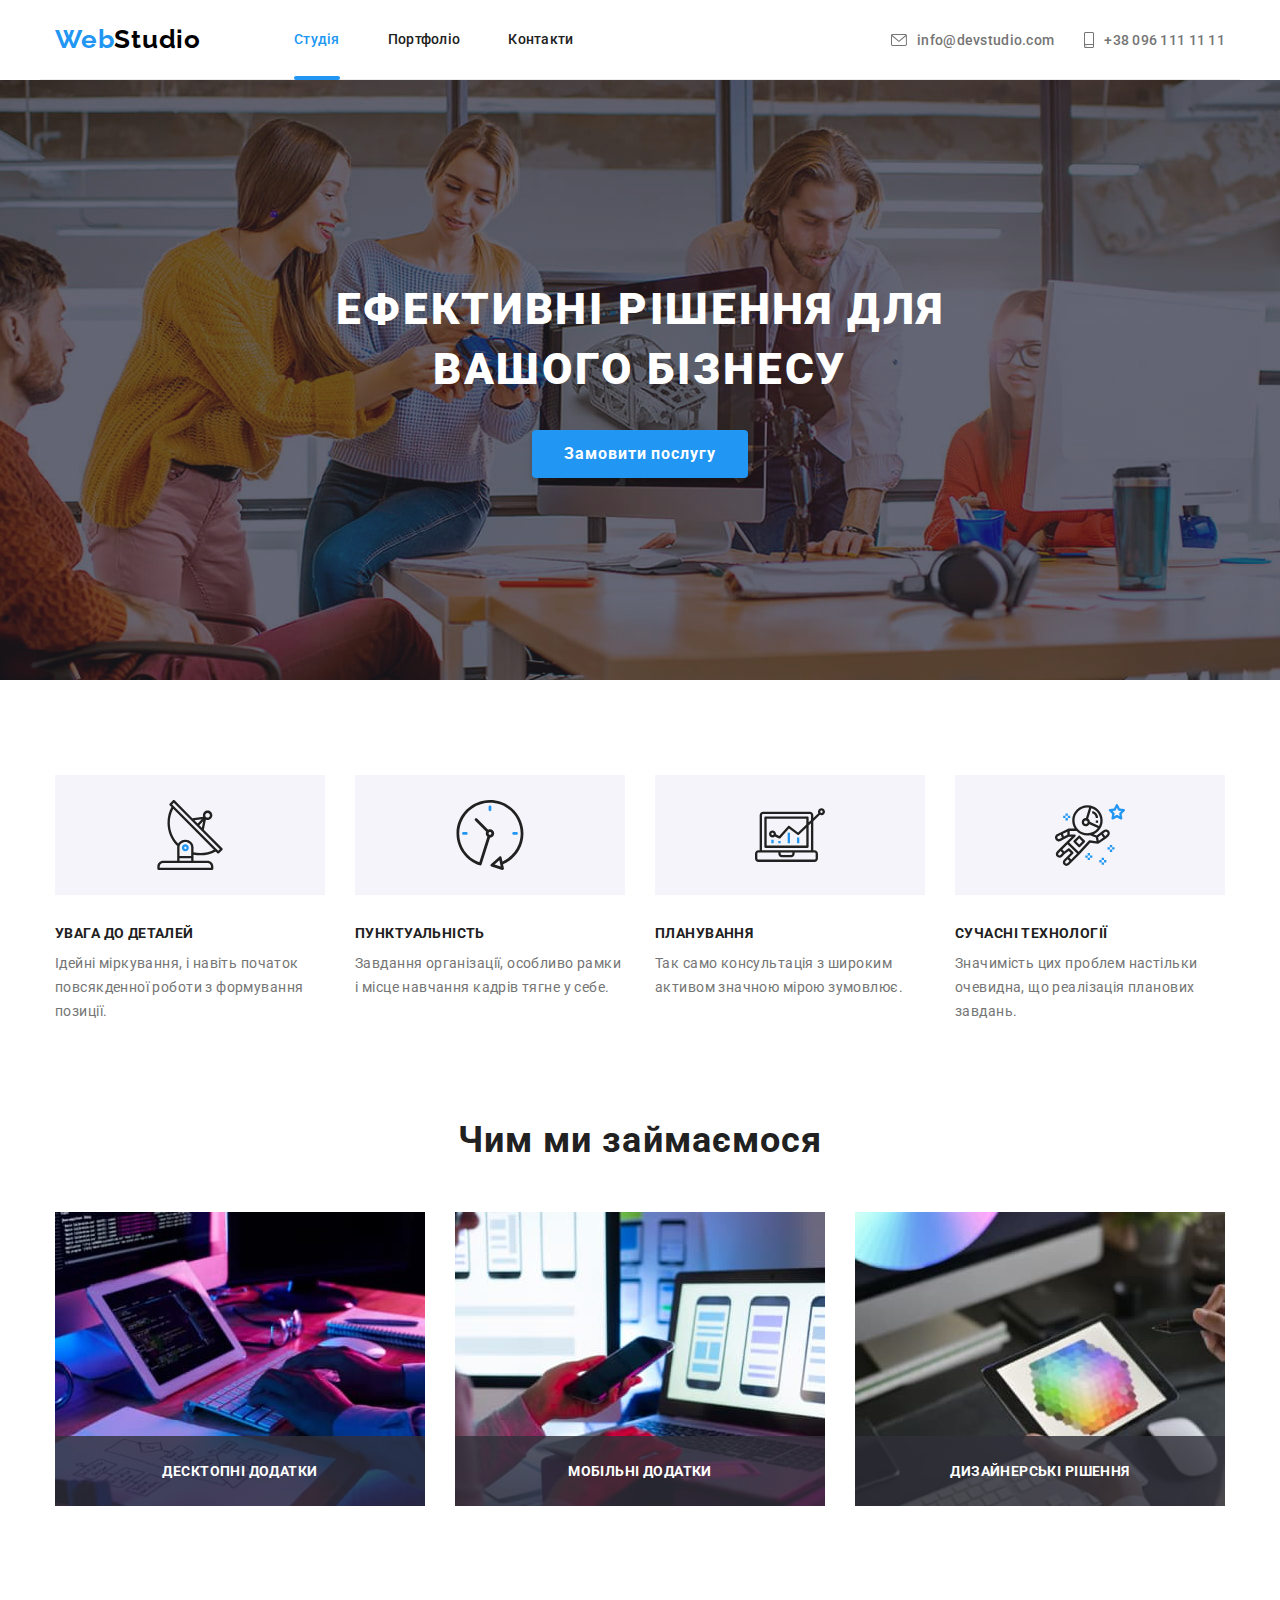
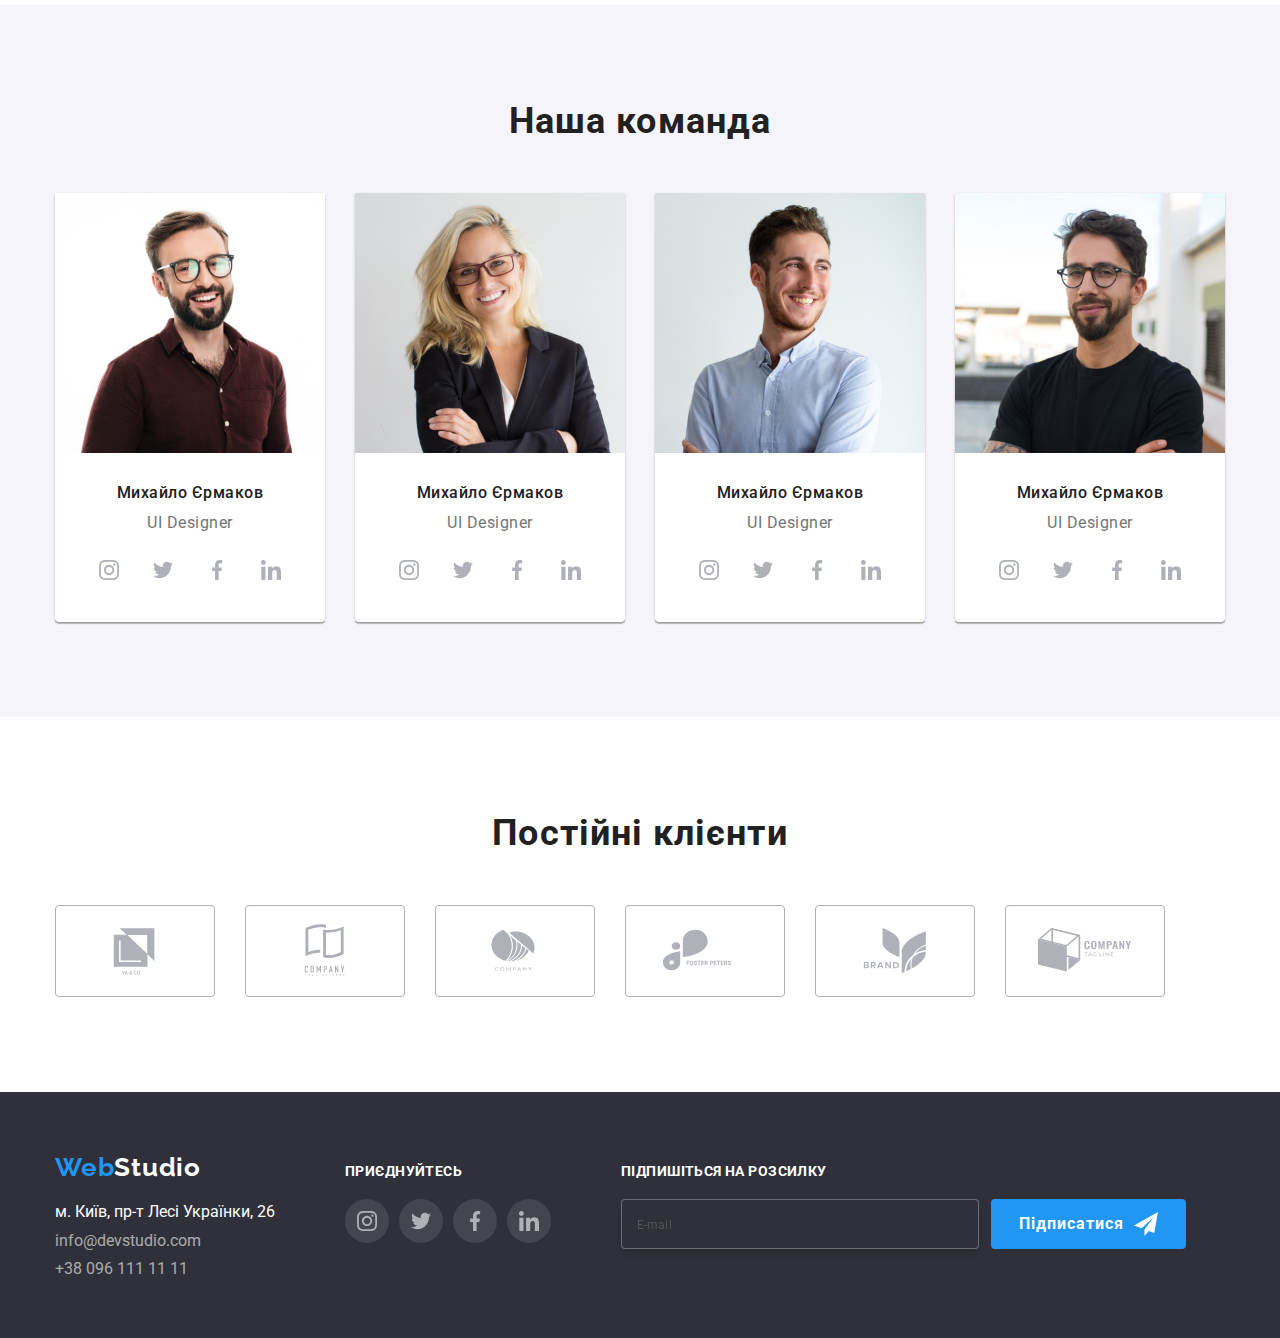
==== index.html @ ee01ff92 "adding files from 6 hw" ====
<!DOCTYPE html>
<html lang="en">

<head>
    <meta charset="UTF-8">
    <meta http-equiv="X-UA-Compatible" content="IE=edge">
    <meta name="viewport" content="width=device-width, initial-scale=1.0">
    <title>WebStudio</title>
    <link
        href="https://fonts.googleapis.com/css2?family=Raleway:wght@700&family=Roboto:wght@400;500;700;900&display=swap"
        rel="stylesheet">
    <link rel="stylesheet"
        href="https://cdnjs.cloudflare.com/ajax/libs/modern-normalize/1.1.0/modern-normalize.min.css">
    <link rel="stylesheet" href="./css/styles.css">
</head>

<body>
    <!-- Header  -->
    <header>
        <div class="header container">
            <nav class="navigation">
                <a href="./index.html" class="logo"> <span class="part-logo"> Web</span>Studio</a>

                <ul class="site-nav list">
                    <li class="nav-items"><a class="nav-link current-page" href="./index.html"> Студія</a></li>
                    <li class="nav-items"><a class="nav-link" href="./portfolio.html"> Портфоліо</a></li>
                    <li class="nav-items"><a class="nav-link" href=""> Контакти</a></li>
                </ul>
            </nav>
            <ul class="contacts list">
                <li class="contacts-item"> <a class="contacts-link" href="mailto:info@devstudio.com">
                        <svg class="header-icon" width="16" height="12">
                            <use href="./images/symbol-defs.svg#icon-mail"></use>
                        </svg> info@devstudio.com</a></li>
                <li class="contacts-item"> <a class="contacts-link" href="tel:+380961111111">
                        <svg class="header-icon" width="10" height="16">
                            <use href="./images/symbol-defs.svg#icon-smartphone"></use>
                        </svg>+38 096 111 11 11</a></li>
            </ul>
        </div>
    </header>


    <!-- Main -->
    <main>

        <!-- Hero -->
        <section class="hero">
            <div class="container">
                <div class="hero-wrapper">
                    <h1 class="hero-title">Ефективні рішення для вашого бізнесу</h1>
                    <button type="button" class="hero-button modal-button button" data-modal-open>Замовити
                        послугу</button>
                </div>
            </div>
        </section>


        <!-- Our adventages -->
        <section class="advantages section">
            <div class="container">
                <h2 class="section-title hide-title">Наші переваги:</h2>
                <ul class="advantages-list list">
                    <li class="advantages-item">
                        <div class="advantages-icon-box">
                            <svg width="70" height="70">
                                <use href="./images/symbol-defs.svg#icon-antena"></use>
                            </svg>
                        </div>
                        <h3 class="advantages-title">УВАГА ДО ДЕТАЛЕЙ</h3>
                        <p class="advantages-text">Ідейні міркування, і навіть початок повсякденної роботи з формування
                            позиції.</p>
                    </li>
                    <li class="advantages-item">
                        <div class="advantages-icon-box">
                            <svg width="70" height="70">
                                <use href="./images/symbol-defs.svg#icon-clock"></use>
                            </svg>
                        </div>
                        <h3 class="advantages-title">ПУНКТУАЛЬНІСТЬ</h3>
                        <p class="advantages-text">Завдання організації, особливо рамки і місце навчання кадрів тягне у
                            себе.</p>
                    </li>
                    <li class="advantages-item">
                        <div class="advantages-icon-box">
                            <svg width="70" height="70">
                                <use href="./images/symbol-defs.svg#icon-diagram"></use>
                            </svg>
                        </div>
                        <h3 class="advantages-title">ПЛАНУВАННЯ</h3>
                        <p class="advantages-text">Так само консультація з широким активом значною мірою зумовлює.</p>
                    </li>
                    <li class="advantages-item">
                        <div class="advantages-icon-box">
                            <svg width="70" height="70">
                                <use href="./images/symbol-defs.svg#icon-astronaut"></use>
                            </svg>
                        </div>
                        <h3 class="advantages-title">СУЧАСНІ ТЕХНОЛОГІЇ</h3>
                        <p class="advantages-text">Значимість цих проблем настільки очевидна, що реалізація планових
                            завдань.</p>
                    </li>
                </ul>
            </div>
        </section>

        <!-- So what we do? -->
        <section class="we-do section">
            <div class="container">
                <h2 class="section-title">Чим ми займаємося</h2>
                <ul class="we-do list">
                    <li class="we-do-item">
                        <div class="we-do-box">
                            <img class="we-do-img" src="./images/box1.jpg" alt="Creating" width="370" height="300">
                            <div class="overlay-text">
                                <p class="uppercase-text">Десктопні додатки</p>
                            </div>
                        </div>
                    </li>
                    <li class="we-do-item">
                        <div class="we-do-box">
                            <img class="we-do-img" src="./images/box2.jpg" alt="Testing" width="370" height="300">
                            <div class="overlay-text">
                                <p class="uppercase-text">Мобільні додатки</p>
                            </div>
                        </div>
                    </li>
                    <li class="we-do-item">
                        <div class="we-do-box">
                            <img class="we-do-img" src="./images/box3.jpg" alt="Making the best design" width="370"
                                height="300">
                            <div class="overlay-text">
                                <p class="uppercase-text">Дизайнерські рішення</p>
                            </div>
                        </div>
                    </li>
                </ul>
            </div>
        </section>

        <!-- Our team  -->
        <section class="section team">
            <div class="container">
                <h2 class="section-title">Наша команда</h2>
                <ul class="team-list list">
                    <li class="team-card">
                        <img src="./images/img1.jpg" alt="Worker 1" width="270" height="260">
                        <div class="team-naming">
                            <h3 class="worker-name">Михайло Єрмаков</h3>
                            <p class="worker-position">UI Designer</p>
                            <ul class="team social-list">
                                <li><a class="social-link" href="#"><svg width="20" height="20">
                                            <use href="./images/symbol-defs.svg#icon-instagram"></use>
                                        </svg></a></li>
                                <li><a class="social-link" href="#"><svg width="20" height="20">
                                            <use href="./images/symbol-defs.svg#icon-twitter"></use>
                                        </svg></a></li>
                                <li><a class="social-link" href="#"><svg width="20" height="20">
                                            <use href="./images/symbol-defs.svg#icon-facebook"></use>
                                        </svg></a></li>
                                <li><a class="social-link" href="#"><svg width="20" height="20">
                                            <use href="./images/symbol-defs.svg#icon-linkedin"></use>
                                        </svg></a></li>
                            </ul>
                        </div>
                    </li>

                    <li class="team-card">
                        <img src="./images/img2.jpg" alt="Worker 2" width="270" height="260">
                        <div class="team-naming">
                            <h3 class="worker-name">Михайло Єрмаков</h3>
                            <p class="worker-position">UI Designer</p>
                            <ul class="team social-list">
                                <li><a class="social-link" href="#"><svg width="20" height="20">
                                            <use href="./images/symbol-defs.svg#icon-instagram"></use>
                                        </svg></a></li>
                                <li><a class="social-link" href="#"><svg width="20" height="20">
                                            <use href="./images/symbol-defs.svg#icon-twitter"></use>
                                        </svg></a></li>
                                <li><a class="social-link" href="#"><svg width="20" height="20">
                                            <use href="./images/symbol-defs.svg#icon-facebook"></use>
                                        </svg></a></li>
                                <li><a class="social-link" href="#"><svg width="20" height="20">
                                            <use href="./images/symbol-defs.svg#icon-linkedin"></use>
                                        </svg></a></li>
                            </ul>
                        </div>
                    </li>

                    <li class="team-card">
                        <img src="./images/img3.jpg" alt="Worker 3" width="270" height="260">
                        <div class="team-naming">
                            <h3 class="worker-name">Михайло Єрмаков</h3>
                            <p class="worker-position">UI Designer</p>
                            <ul class="team social-list">
                                <li><a class="social-link" href="#"><svg width="20" height="20">
                                            <use href="./images/symbol-defs.svg#icon-instagram"></use>
                                        </svg></a></li>
                                <li><a class="social-link" href="#"><svg width="20" height="20">
                                            <use href="./images/symbol-defs.svg#icon-twitter"></use>
                                        </svg></a></li>
                                <li><a class="social-link" href="#"><svg width="20" height="20">
                                            <use href="./images/symbol-defs.svg#icon-facebook"></use>
                                        </svg></a></li>
                                <li><a class="social-link" href="#"><svg width="20" height="20">
                                            <use href="./images/symbol-defs.svg#icon-linkedin"></use>
                                        </svg></a></li>
                            </ul>
                        </div>
                    </li>

                    <li class="team-card">
                        <img src="./images/img4.jpg" alt="Worker 4" width="270" height="260">
                        <div class="team-naming">
                            <h3 class="worker-name">Михайло Єрмаков</h3>
                            <p class="worker-position">UI Designer</p>
                            <ul class="team social-list">
                                <li><a class="social-link" href="#"><svg width="20" height="20">
                                            <use href="./images/symbol-defs.svg#icon-instagram"></use>
                                        </svg></a></li>
                                <li><a class="social-link" href="#"><svg width="20" height="20">
                                            <use href="./images/symbol-defs.svg#icon-twitter"></use>
                                        </svg></a></li>
                                <li><a class="social-link" href="#"><svg width="20" height="20">
                                            <use href="./images/symbol-defs.svg#icon-facebook"></use>
                                        </svg></a></li>
                                <li><a class="social-link" href="#"><svg width="20" height="20">
                                            <use href="./images/symbol-defs.svg#icon-linkedin"></use>
                                        </svg></a></li>
                            </ul>
                        </div>
                    </li>
                </ul>
            </div>
        </section>

        <!-- Our clients -->
        <section class="clients section">
            <div class="container">
                <h2 class="section-title title">Постійні клієнти</h2>
                <ul class="clients-list">
                    <li class="clients-item"><a class="clients-link" href="#"><svg class="clients-icon" width="106"
                                height="60">
                                <use href="./images/symbol-defs.svg#icon-logo"></use>
                            </svg></a></li>
                    <li class="clients-item"><a class="clients-link" href="#"><svg class="clients-icon" width="106"
                                height="60">
                                <use href="./images/symbol-defs.svg#icon-logo-comp"></use>
                            </svg></a></li>
                    <li class="clients-item"><a class="clients-link" href="#"><svg class="clients-icon" width="106"
                                height="60">
                                <use href="./images/symbol-defs.svg#icon-logo-company"></use>
                            </svg></a></li>
                    <li class="clients-item"><a class="clients-link" href="#"><svg class="clients-icon" width="106"
                                height="60">
                                <use href="./images/symbol-defs.svg#icon-logo-foster"></use>
                            </svg></a></li>
                    <li class="clients-item"><a class="clients-link" href="#"><svg class="clients-icon" width="106"
                                height="60">
                                <use href="./images/symbol-defs.svg#icon-logo-brand"></use>
                            </svg></a></li>
                    <li class="clients-item"><a class="clients-link" href="#"><svg class="clients-icon" width="106"
                                height="60">
                                <use href="./images/symbol-defs.svg#icon-logo-tag"></use>
                            </svg></a></li>
                </ul>
            </div>
        </section>
    </main>

    <!-- Footer -->
    <footer>
        <div class="footer container">
            <div class="adress-box">
                <a href="./index.html" class="footer logo"> <span class="part-logo"> Web</span>Studio</a>
                <address>
                    <ul class="footer-contacts list">
                        <li class="footer-contacts-item">
                            <a class="footer-adress-link"
                                href="https://www.google.com/maps/place/%D0%B1%D1%83%D0%BB%D1%8C%D0%B2%D0%B0%D1%80+%D0%9B%D0%B5%D1%81%
                D1%96+%D0%A3%D0%BA%D1%80%D0%B0%D1%97%D0%BD%D0%BA%D0%B8,+26,+%D0%9A%D0%B8%D1%97%D0%B2,+02000/@50.4265807,30.
                5383858,17z/data=!3m1!4b1!4m5!3m4!1s0x40d4cf0e033ecbe9:0x57a4dffefec77da0!8m2!3d50.4265807!4d30.5383858" target="_blank"
                                rel="noopener noreferrer">
                                м. Київ, пр-т Лесі Українки, 26</a>
                        </li>

                        <li class="footer-contacts-item">
                            <a class="footer-contacts-link" href="mailto:info@devstudio.com">info@devstudio.com</a>
                        </li>

                        <li class="footer-contacts-item">
                            <a class="footer-contacts-link" href="tel:+380961111111">+38 096 111 11 11</a>
                        </li>
                    </ul>
                </address>
            </div>
            <div class="footer-social">
                <h3 class="social-title uppercase-text">Приєднуйтесь</h3>
                <ul class="footer social-list">
                    <li><a class="social-link" href="#"><svg width="20" height="20">
                                <use href="./images/symbol-defs.svg#icon-instagram"></use>
                            </svg></a></li>
                    <li><a class="social-link" href="#"><svg width="20" height="20">
                                <use href="./images/symbol-defs.svg#icon-twitter"></use>
                            </svg></a></li>
                    <li><a class="social-link" href="#"><svg width="20" height="20">
                                <use href="./images/symbol-defs.svg#icon-facebook"></use>
                            </svg></a></li>
                    <li><a class="social-link" href="#"><svg width="20" height="20">
                                <use href="./images/symbol-defs.svg#icon-linkedin"></use>
                            </svg></a></li>
                </ul>
            </div>

            <div class="footer-subscribe">
                <h3 class="subscribe-title uppercase-text">Підпишіться на розсилку</h3>
                <form class="subscribe-form">
                    <input class="subscribe-input " type="email" name="email" placeholder="E-mail" required>
                    <button class="subscribe-button button " type="submit">
                        <span> Підписатися</span>
                        <svg class="subscribe-icon" width="24" height="24">
                            <use href="./images/symbol-defs.svg#icon-subscribe"></use>
                        </svg>
                    </button>
                </form>
            </div>

        </div>
    </footer>

    <!-- Modal form -->

    <div class="backdrop is-hidden" data-modal>
        <div class="modal">
            <button class="modal-close" data-modal-close>
                <svg class="close-icon" width="11" height="11">
                    <use href="./images/symbol-defs.svg#icon-close-modal"></use>
                </svg>
            </button>


            <!-- Form  -->

            <form class="form">
                <p class="form-title"> Залиште свої дані, ми вам передзвонимо</p>
                <label class="label" for="form-name">
                    <span class="label-text"> І'мя </span>
                </label>
                <div class="field">
                    <input class="field-input input" type="text" name="name" required id="form-name">
                    <svg class="field-icon" width="12" height="12">
                        <use href="./images/symbol-defs.svg#icon-form-name"></use>
                    </svg>
                </div>

                <label class="label" for="form-tel">
                    <span class="label-text"> Телефон </span>
                </label>
                <div class="field">
                    <input class="field-input input" type="tel" name="tel" required id="form-tel">
                    <svg class="field-icon" width="13" height="13">
                        <use href="./images/symbol-defs.svg#icon-form-tel"></use>
                    </svg>
                </div>

                <label class="label" for="form-mail">
                    <span class="label-text">Пошта</span>
                </label>
                <div class="field">
                    <input class="field-input input" type="email" name="mail" required id="form-mail">
                    <svg class="field-icon" width="15" height="12">
                        <use href="./images/symbol-defs.svg#icon-form-mail"></use>
                    </svg>
                </div>

                <label class="label" for="form-comment">
                    <span class="label-text">Коментар</span>
                </label>
                <textarea class="input-comment input" id="form-comment" name="input-comment"
                placeholder="Введіть текст"></textarea>


                <label class="privacy">
                    <input class="privacy-input is-hidden" type="checkbox">
                    <span class="privacy-wrapp">
                        <svg class="privacy-icon" width="16" height="15">
                            <use href="./images/symbol-defs.svg#icon-form-checkbox-checked"></use>
                        </svg>
                    </span>
                    <span class="privacy-text">
                        Погоджуюся з розсилкою та приймаю
                        <a class="privacy-link" href="#">Умови договору</a>
                    </span>
                </label>


                <button type="submit" class="form-button button"> Відправити </button>
            </form>

        </div>
    </div>
    <script src="./js/modal.js"></script>

</body>

</html>
---- css/styles.css ----
:root {
   --primary-text-color: #757575;
   --title-text-color: #212121;
   --accent-color: #2196F3;
   --primary-background-color: #ffffff;
   --secondary-background-color: #F5F4FA;
   --background-hero-color: #2F303A;

   --cubic: cubic-bezier(0.4, 0, 0.2, 1);
}

/*  reseting styles */

ul {
   list-style: none;
   padding: 0;
   margin: 0;
}

button {
   cursor: pointer
}

a {
   text-decoration: none;
   color: inherit;
   margin: 0;
}

h1,
h2,
h3,
h4,
h5,
h6 {
   margin: 0;
}

p {
   margin: 0;
}

address {
   font-style: normal;
}

button {
   font-family: inherit;
   padding: 0;
   margin: 0;
}

img {
   display: block;
   max-width: 100%;
   height: auto;
}

.container {
   max-width: 1200px;
   padding: 0 15px;
   margin: 0 auto;
}


body {
   font-family: Roboto, sans-serif;
   font-style: normal;
   color: var(--primary-text-color)
}


/* Header styles */
.header {
   border-bottom: 1px solid #ECECEC;
}

.header.container {
   height: 80px;
   display: flex;
}

/* Logo styles */
.logo {
   text-decoration: none;
   display: flex;
   align-items: center;
   justify-content: center;

   font-family: 'Raleway';
   font-weight: 700;
   font-size: 26px;
   line-height: 1.2;
   letter-spacing: 0.03em;
   color: #000000;
   margin-top: auto;
   margin-bottom: auto;
}

.logo .part-logo {
   color: var(--accent-color);
}


/* Navigation styles */
.nav-link {
   font-family: 'Roboto';
   font-style: normal;
   font-weight: 500;
   font-size: 14px;
   line-height: 1.2;
   letter-spacing: 0.02em;
   color: var(--title-text-color);

   padding-top: 32px;
   padding-bottom: 32px;
}

.site-nav :hover,
.site-nav :focus {
   color: var(--accent-color);
}



.navigation {
   display: flex;
   align-items: center;
   justify-content: center;
}

.site-nav {
   display: flex;
   align-items: center;
   justify-content: center;
}

.site-nav {
   margin-left: 93px;
   gap: 48px;
}

.nav-items {
   flex-basis: calc((100% - 2 * 50px)/2);

}

.nav-link {
   display: inline-block;
   position: relative;
}

.nav-link::after {
   position: absolute;
   left: 0;
   bottom: 0;
   content: '';
   width: 100%;
   height: 4px;
   padding-top: 1px;

   border-radius: 2px;
   background-color: var(--accent-color);
   transform: scaleX(0);
   transition: transform 250ms var(--cubic) 0ms;
}

.nav-link:hover::after,
.nav-link:focus::after {
   transform: scaleX(1);
}

.current-page {
   color: var(--accent-color);
}

.current-page::after {
   transform: scaleX(1);
}




/* Header contacts styles */
.contacts.list {
   display: flex;

   align-items: center;
   justify-content: center;
   margin-left: auto;
}

.contacts-link {
   font-weight: 500;
   font-size: 14px;
   line-height: 16px;
   letter-spacing: 0.02em;
   margin-left: auto;

   color: var(--primary-text-color);
   transition: color 250ms var(--cubic);
}

.contacts-item {
   display: flex;
   align-items: center;
   margin-left: auto;
}

.contacts-item :hover,
.contacts-item :focus {
   color: var(--accent-color);
}

.contacts-link {
   display: flex;
   align-items: center;
   margin-left: 30px;
}

.header-icon {
   margin-right: 10px;
   align-items: center;
   fill: currentColor;
}


/* Main styles */

/* Hero styles */
.hero {
   max-width: 1600px;
   height: 600px;
   margin-left: auto;
   margin-right: auto;
   background-image: linear-gradient(rgba(47, 48, 58, 0.4),
         rgba(47, 48, 58, 0.4)),
      url(../images/hero-background.jpg);
   background-repeat: no-repeat;
   background-position: center;
}

.hero-title {
   font-weight: 900;
   font-size: 44px;
   line-height: 1.36;
   text-align: center;
   letter-spacing: 0.06em;
   text-transform: uppercase;
   color: #ffffff;

   margin-bottom: 30px;
}

.hero-wrapper {
   max-width: 700px;
   margin-left: auto;
   margin-right: auto;
   padding-top: 200px;
   padding-bottom: 200px;
}

.button {
   color: #ffffff;
   background-color: var(--accent-color);
   border: none;
   border-radius: 4px;

}

.hero-button {
   display: flex;
   padding: 10px 32px;
   margin-left: auto;
   margin-right: auto;

   box-shadow: 0px 4px 4px rgba(0, 0, 0, 0.15);

   font-family: Roboto, sans-serif;
   font-weight: 700;
   font-size: 16px;
   line-height: 1.8;
   letter-spacing: 0.06em;

   transition: color 250ms var(--cubic);
}

.hero-button:hover,
.hero-button:focus {
   cursor: pointer;
   color: #000000;
   background-color: #188CE8;
   /* background-color: #EEEEEE; */

}


/* Main styles */
.section-title {
   color: var(--title-text-color);
   font-weight: 700;
   font-size: 36px;
   line-height: 1.2;
   text-align: center;
   letter-spacing: 0.03em;

   margin-bottom: 50px;
}

.section {
   padding-top: 95px;
   padding-bottom: 95px;
}


/*  What we do section  */

.we-do.list {
   display: flex;
}

.we-do-box {
   position: relative;
   display: inline-block;
}

.we-do-item:nth-child(-n+2) {
   margin-right: 30px;
}

.overlay-text {
   position: absolute;
   display: flex;
   justify-content: center;
   align-items: center;
   bottom: 0;
   left: 0;
   width: 100%;
   height: 70px;
   background: rgba(47, 48, 58, 0.8);
}

.uppercase-text {
   font-weight: 700;
   font-size: 14px;
   line-height: 16px;
   letter-spacing: 0.03em;
   text-transform: uppercase;

   color: #FFFFFF;
}

/* "Our advantages" styles */
.advantages-title {
   color: var(--title-text-color);

   font-weight: 700;
   font-size: 14px;
   line-height: 1.2;
   letter-spacing: 0.03em;
   text-transform: uppercase;

   margin-bottom: 10px;
}

.advantages-item {
   width: 270px;
}

.advantages-icon-box {
   height: 120px;
   background-color: var(--secondary-background-color);
   margin-bottom: 30px;
   display: flex;
   justify-content: center;
   align-items: center;
}

.advantages-text {
   font-weight: 400;
   font-size: 14px;
   line-height: 1.71;
   letter-spacing: 0.03em;
}

.hide-title {
   position: absolute;
   white-space: nowrap;
   width: 1px;
   height: 1px;
   overflow: hidden;
   border: 0;
   padding: 0;
   clip: rect(0 0 0 0);
   clip-path: inset(50%);
   margin: -1px;
}

.advantages-list {
   display: flex;
}

.advantages-item:nth-child(-n+3) {
   margin-right: 30px;
}

.advantages.section {
   padding-bottom: 0;
}


/* "Our team"  styles */

.section.team {
   background-color: var(--secondary-background-color);
}

.team-card {
   background-color: var(--primary-background-color);
   box-shadow: 0px 1px 3px rgba(0, 0, 0, 0.12), 0px 1px 1px rgba(0, 0, 0, 0.14), 0px 2px 1px rgba(0, 0, 0, 0.2);
   border-radius: 0px 0px 4px 4px;
}

.worker-name {
   font-weight: 500;
   font-size: 16px;
   line-height: 1.2;
   letter-spacing: 0.03em;
   color: var(--title-text-color);
   margin-bottom: 10px;
}

.worker-position {
   font-weight: 400;
   font-size: 16px;
   line-height: 1.2;
   letter-spacing: 0.03em;
   margin-bottom: 16px;
}

.team-list {
   display: flex;
   gap: 30px;
   flex-basis: calc((100% - 3 * 30px)/4);
}

.team-naming {
   padding: 30px 32px;
   text-align: center;
}

.social-list {
   display: flex;
   justify-content: space-between;
}

.social-link {
   font-weight: 400;
   font-size: 14px;
   line-height: 1.71;
   letter-spacing: 0.03em;
   color: rgba(255, 255, 255, 0.6);

   display: flex;
   justify-content: center;
   align-items: center;
   width: 44px;
   height: 44px;
   border-radius: 50%;
   fill: #AFB1B8;

   transition: fill 250ms var(--cubic),
      background-color 250ms var(--cubic),
      border-radius 250ms var(--cubic);
}


/*         ------------------------------- */
.social-link:hover,
.social-link:focus {
   background-color: var(--accent-color);
   fill: var(--primary-background-color);
}


/* Clients styles */
.clients-list {
   display: flex;
   gap: 30px;
   flex-basis: calc((100% - 5 * 30px)/6);
}


.clients-link {
   display: flex;
   width: 160px;
   height: 92px;
   justify-content: center;
   align-items: center;
   border: 1px solid #AFB1B8;
   border-radius: 4px;
   fill: #AFB1B8;

   transition: fill 250ms var(--cubic);
}

.clients-link:focus,
.clients-link:hover {
   border: 1px solid var(--accent-color);
   fill: var(--accent-color);
}


/* Portfolio styles */

/* Buttons list */
.button-list {
   display: flex;
   justify-content: center;
   margin-bottom: 50px;
}

.buttons-choose:not(:last-child) {
   margin-right: 10px;
}

/* 
.button-list .button  */
.example-button {
   font-family: Roboto;
   background-color: var(--secondary-background-color);
   color: var(--title-text-color);
   font-weight: 500;
   font-size: 16px;
   line-height: 1.62;
   letter-spacing: 0.03em;
   border: none;
   border-radius: 4px;
   padding: 6px 22px;

   transition: color 250ms var(--cubic),
      background-color 250ms var(--cubic),
      box-shadow 250ms var(--cubic);
}


.example-button:hover,
.example-button:focus,
.example-button:active {
   color: var(--primary-background-color);
   background-color: var(--accent-color);
   box-shadow: 0px 4px 4px rgba(0, 0, 0, 0.25);
}

/* Examples  */
.examples-container {
   padding-top: 95px;
   padding-bottom: 95px;
}

.example-link {
   position: relative;
}

.example-item {
   position: relative;
   box-sizing: border-box;
   background-color: #FFFFFF;
   flex-basis: calc((100% - 2 * 30px)/3);
}

.img-overlay {
   position: relative;
   overflow: hidden;
}

.overlay-wrapp {
   font-size: 18px;
   line-height: 1.56;
   letter-spacing: 0.03em;
   color: #fff;

   position: absolute;
   display: flex;
   justify-content: center;
   align-items: center;
   background: rgba(33, 150, 243, 0.9);
   padding: 63px 24px;
   bottom: 0;
   width: 100%;
   height: 100%;

   transform: translateY(100%);
   transition: 250ms transform var(--cubic);

}

.example-link:focus .overlay-wrapp,
.example-item:hover .overlay-wrapp {
   transform: translateY(0);
}

.example-item:hover {
   box-shadow: 0px 1px 1px rgba(0, 0, 0, 0.12), 0px 4px 4px rgba(0, 0, 0, 0.06), 1px 4px 6px rgba(0, 0, 0, 0.16);
}

.example-text {
   padding: 20px 25px;
   border: 1px solid #EEEEEE;
}

.works-list {
   display: flex;
   flex-wrap: wrap;
   gap: 30px;
   justify-content: center;
}

.example-name {
   font-weight: 700;
   font-size: 18px;
   line-height: 2.0;
   letter-spacing: 0.06em;
   margin-bottom: 4px;
   color: var(--title-text-color);
}

.example-type {
   font-weight: 400;
   font-size: 16px;
   line-height: 1.8;
   letter-spacing: 0.03em;
   color: var(--primary-text-color);
}

/* Footer */
footer {
   background-color: var(--background-hero-color);
}

.footer.container {
   padding-top: 60px;
   padding-bottom: 60px;
}


/* Contacts styles */
.footer {
   display: flex;
   align-items: baseline;
   gap: 0;
}


.footer-social {
   width: 206px;
   height: 80px;
   margin-right: 70px;
   margin-left: 70px;
}

.social-title {
   margin-bottom: 20px;
}

.footer .social-link {
   background-color: rgba(255, 255, 255, 0.1);
   border-radius: 50%;
   transition: background-color 250ms var(--cubic),
      color 250ms var(--cubic);
}

.social-link:hover,
.social-link:focus {
   background-color: var(--accent-color);
}

.footer .logo {
   display: inline-block;
   color: #FFFFFF;
   margin-bottom: 20px;
}

.footer-adress-link {
   color: #FFFFFF;
   transition: color 250ms var(--cubic);
}

.footer-contacts-item:nth-child(-n+2) {
   margin-bottom: 10px;
}

.footer-contacts-link {
   color: rgba(255, 255, 255, 0.6);
   transition: color 250ms var(--cubic);
}

.footer-contacts-link:focus,
.footer-contacts-link:hover,
.footer-adress-link:hover,
.footer-adress-link:focus {
   color: var(--accent-color);
}


/* Footer-subscribe */
.subscribe-title {
   margin-bottom: 20px;
}

.subscribe-form {
   display: flex;
}

.subscribe-input {
   width: 358px;
   height: 50px;
   letter-spacing: 0.03em;
   color: var(--primary-background-color);
   background-color: var(--background-hero-color);
   filter: drop-shadow(0px 4px 4px rgba(0, 0, 0, 0.15));

   border: 1px solid rgba(255, 255, 255, 0.3);
   border-radius: 4px;
   padding: 15px;

   outline: transparent;
}

.subscribe-button {
   display: flex;
   align-items: center;
   text-align: center;

   font-weight: 700;
   font-size: 16px;
   line-height: 1.88;
   letter-spacing: 0.06em;
   color: #FFFFFF;

   margin-left: 12px;
   padding: 10px 28px;

}

.subscribe-icon {
   margin-left: 10px;
}


/* Modal window */
.backdrop {
   position: fixed;
   left: 0;
   bottom: 0;
   top: 0;
   right: 0;
   opacity: 1;
   transition: opacity 250ms var(--cubic);
   background-color: rgba(0, 0, 0, 0.2);

}

.is-hidden {
   visibility: hidden;
   opacity: 0;
   pointer-events: none;

}

.modal {
   position: absolute;
   width: 528px;
   height: 581px;
   top: 50%;
   padding: 40px;
   left: 50%;
   transform: translate(-50%, -50%) scale(1);
   background-color: #FFFFFF;
   box-shadow: 0px 1px 3px rgba(0, 0, 0, 0.12), 0px 1px 1px rgba(0, 0, 0, 0.14), 0px 2px 1px rgba(0, 0, 0, 0.2);
   border-radius: 4px;
   transition: transform 250ms var(--cubic);
}

.modal-close {
   cursor: pointer;
   position: absolute;
   width: 30px;
   height: 30px;
   display: flex;
   align-items: center;
   justify-content: center;
   right: 8px;
   top: 8px;
   padding: 0;
   border: 1px solid rgba(0, 0, 0, 0.1);
   border-radius: 50%;
   background-color: transparent;
   transition: fill 250ms var(--cubic);
}

.modal-close:hover,
.modal-close:focus {
   fill: var(--accent-color);
}

.backdrop.is-hidden .modal {
   transform: translate(-50%, -50%) scale(0);
}


/* Form styles */
.form-title {
   font-weight: 700;
   font-size: 20px;
   line-height: 1.15;
   text-align: center;
   letter-spacing: 0.03em;
   margin-bottom: 12px;

   color: var(--title-text-color);
}

.label {
   display: block;
}

.label-text {
   font-size: 12px;
   line-height: 1.6;
   letter-spacing: 0.01em;

   color: var(--primary-text-color);
}

.field {
   position: relative;
   margin-bottom: 10px;
}

.input {
   width: 100%;
   border: 1px solid rgba(33, 33, 33, 0.2);
   border-radius: 4px;
   outline: transparent;
   transition: border 250ms var(--cubic);
}

.input:focus {
   border-color: var(--accent-color);
}

.field-input {
   padding: 10px 15px 10px 32px;
}

.field-icon {
   position: absolute;
   left: 14px;
   top: 50%;
   transform: translateY(-50%);
   transition: fill 250ms var(--cubic);
}

.field-input:focus+.field-icon {
   fill: var(--accent-color);
}

.input-comment {
   padding: 12px 16px;
   height: 120px;
   resize: none;
   margin-bottom: 20px;

   font-size: 12px;
   line-height: 1.16;
   letter-spacing: 0.01em;

   color: rgba(117, 117, 117, 0.5);
}

::placeholder{
   font-size: 12px;
line-height: 14px;
letter-spacing: 0.01em;

color: rgba(117, 117, 117, 0.5);
}


.privacy {
   display: flex;
   justify-content: center;
   align-items: center;
   margin-bottom: 30px;
}

.privacy-wrapp {
   display: flex;
   justify-content: center;
   align-items: center;
   width: 15px;
   height: 14px;
   border: 1px solid;
   border-radius: 2px;
   border-color: var(--title-text-color);
   transition: border-color 250ms var(--cubic);
}

.privacy-icon {
   opacity: 0;
   transition: opacity 250ms var(--cubic);
}

.privacy-input {
   position: absolute;
}

.privacy-input:checked+.privacy-wrapp {
   border-color: transparent;
}

.privacy-input:checked+.privacy-wrapp .privacy-icon {
   opacity: 1;
}

.privacy-link {
   font-size: 14px;
   line-height: 1.71;
   letter-spacing: 0.03em;
   text-decoration: underline;
   color: var(--accent-color);
}

.privacy-text {
   font-size: 14px;
   line-height: 1.71;
   letter-spacing: 0.03em;
   color: var(--primary-text-color);
   margin-left: 8px;

}


.form-button {
   display: flex;
   align-items: center;
   text-align: center;
   padding: 10px 52px;
   margin-left: auto;
   margin-right: auto;

   font-weight: 700;
   font-size: 16px;
   line-height: 1.88;
   letter-spacing: 0.06em;
}
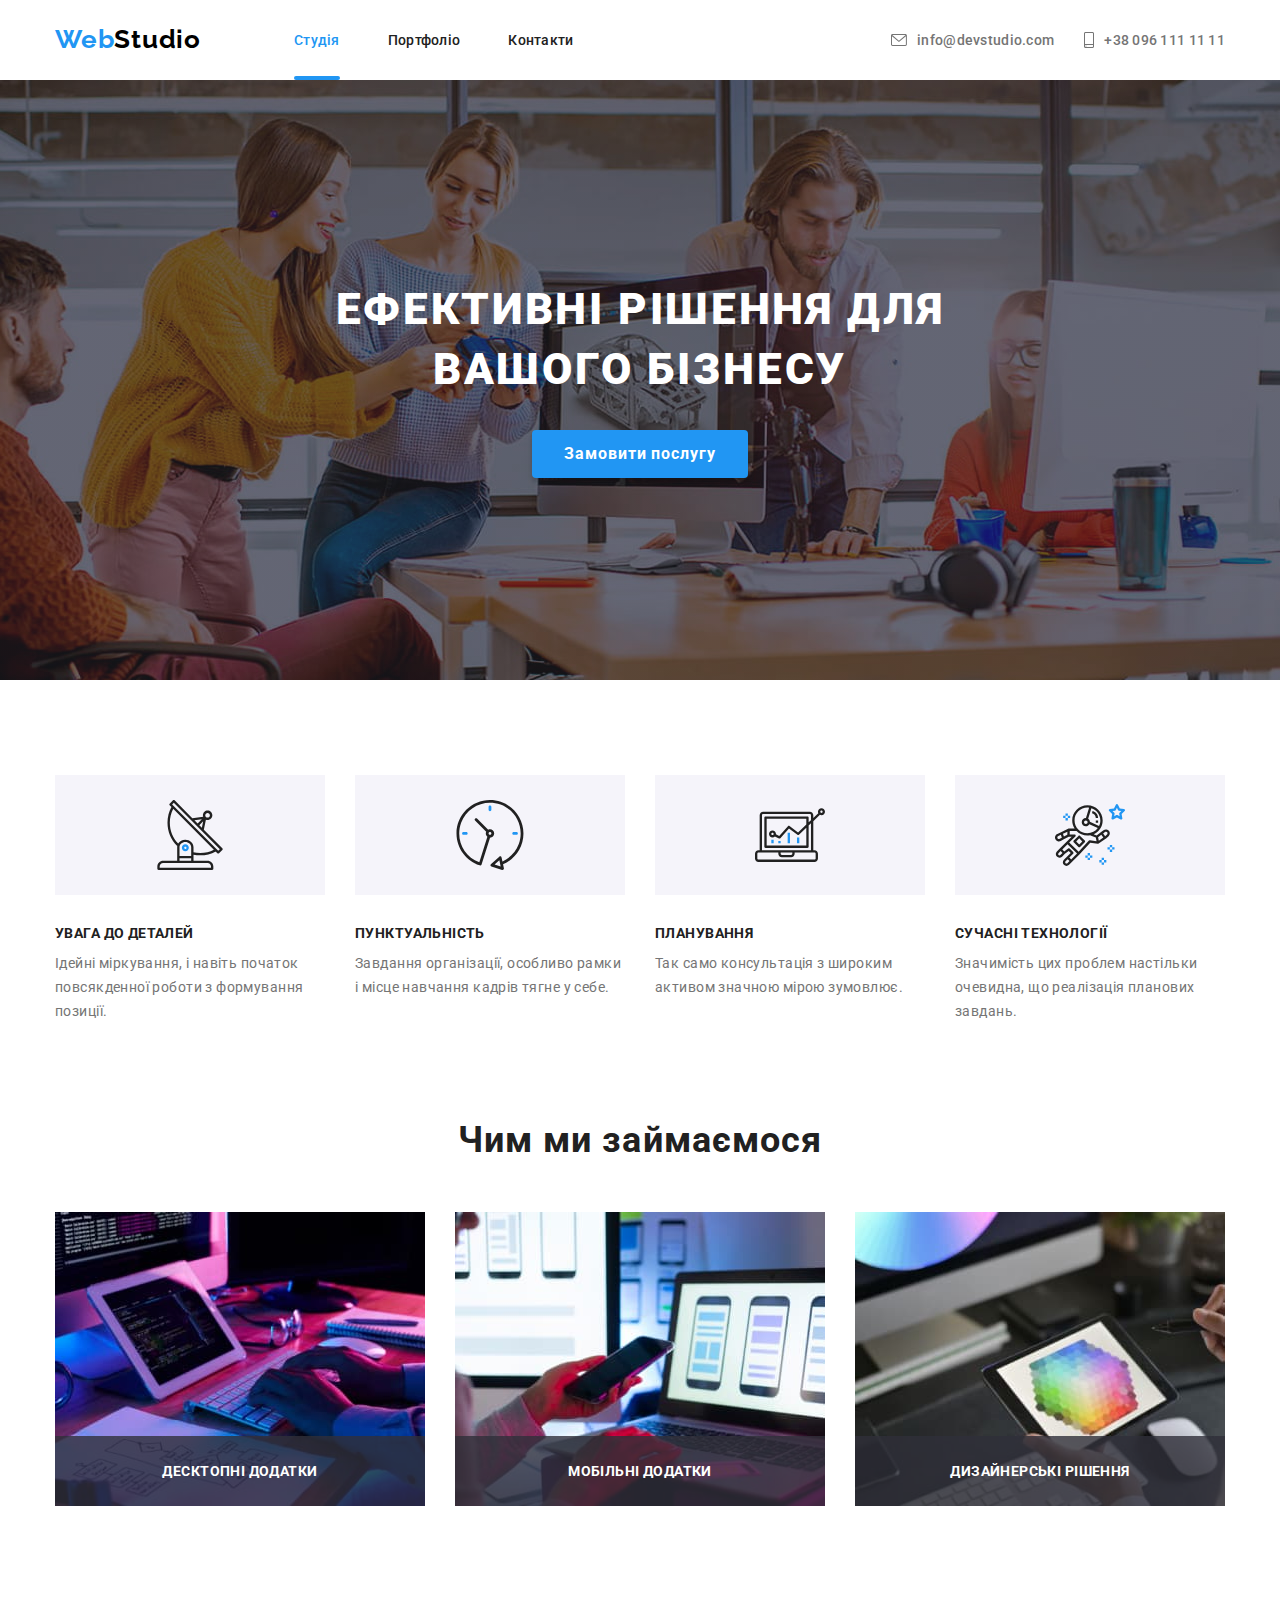
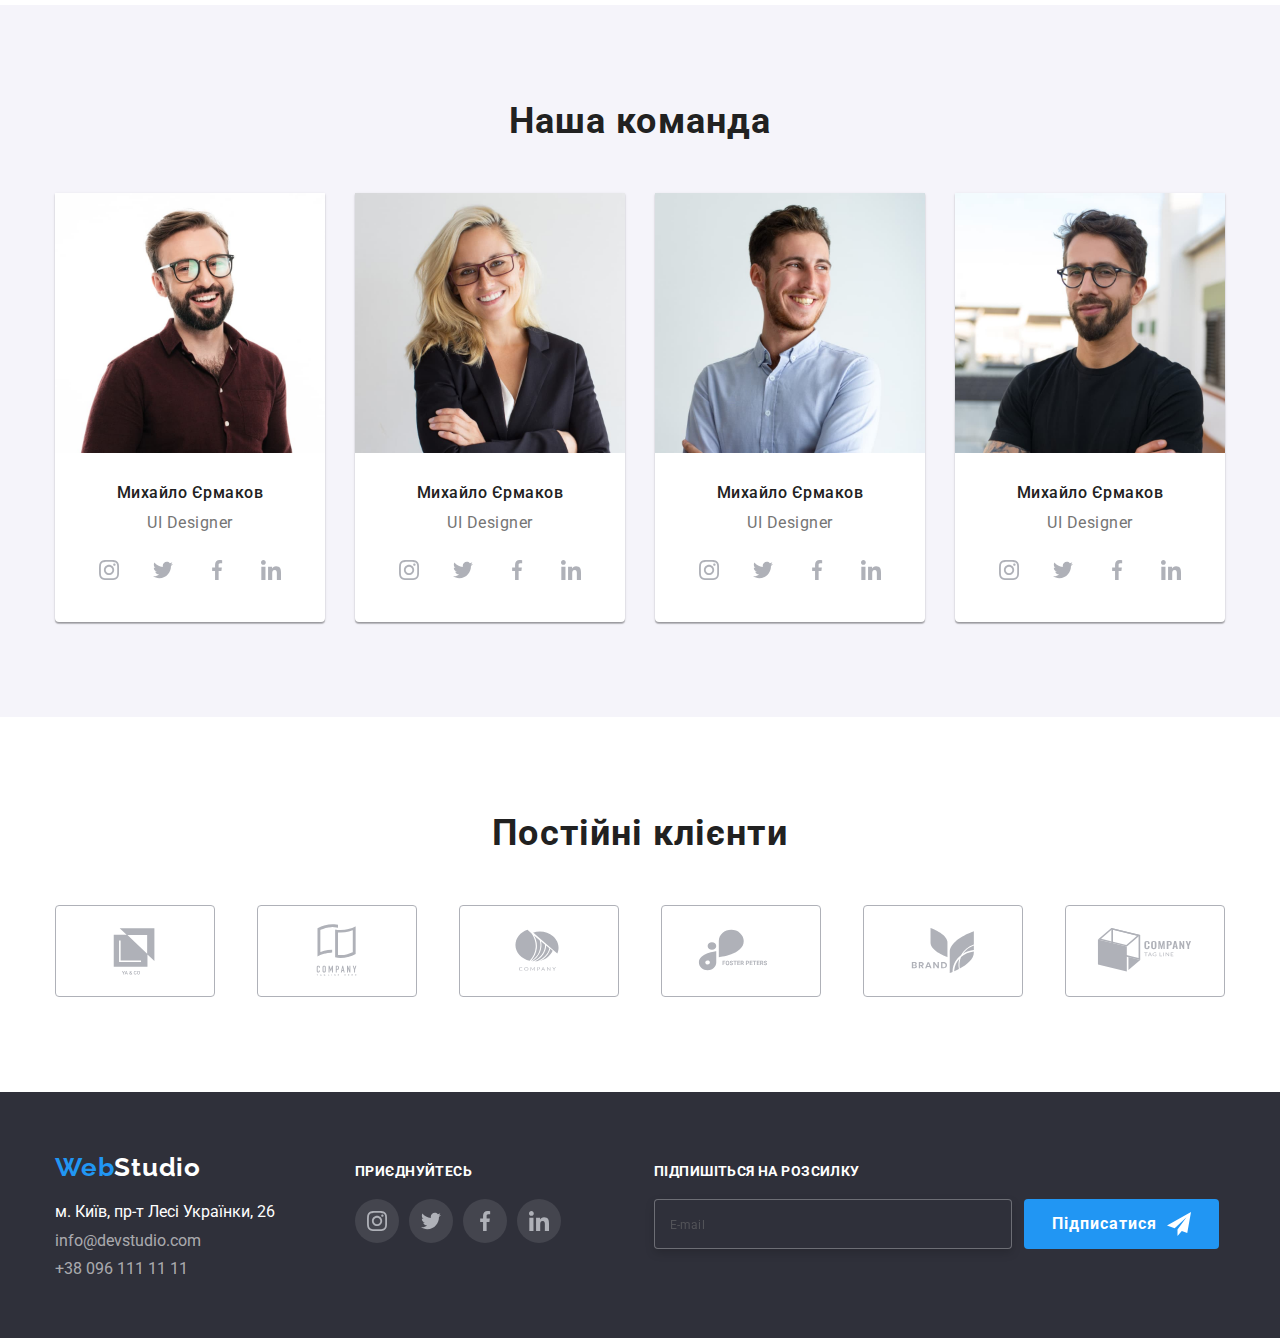
==== commit 54397f2b: "renaming classes to BEM" ====
--- a/index.html
+++ b/index.html
@@ -16,26 +16,34 @@
 
 <body>
     <!-- Header  -->
-    <header>
-        <div class="header container">
-            <nav class="navigation">
-                <a href="./index.html" class="logo"> <span class="part-logo"> Web</span>Studio</a>
-
-                <ul class="site-nav list">
-                    <li class="nav-items"><a class="nav-link current-page" href="./index.html"> Студія</a></li>
-                    <li class="nav-items"><a class="nav-link" href="./portfolio.html"> Портфоліо</a></li>
-                    <li class="nav-items"><a class="nav-link" href=""> Контакти</a></li>
+    <header class="studio-header header">
+        <div class="header-container container">
+            <nav class="header__navigation navigation">
+                <a class="header-logo logo" href="./index.html">
+                    <span class="logo__decor"> Web</span>Studio
+                </a>
+
+                <ul class="menu-list menu site-nav">
+                    <li class="menu-list__item"><a class="menu-list__link active__page" href="./index.html"> Студія</a>
+                    </li>
+                    <li class="menu-list__item"><a class="menu-list__link" href="./portfolio.html">
+                            Портфоліо</a></li>
+                    <li class="menu-list__item"><a class="menu-list__link" href=""> Контакти</a></li>
                 </ul>
             </nav>
-            <ul class="contacts list">
-                <li class="contacts-item"> <a class="contacts-link" href="mailto:info@devstudio.com">
-                        <svg class="header-icon" width="16" height="12">
+            <ul class="contacts-list ">
+                <li class="contacts-list__item">
+                    <a class="contacts-list__link" href="mailto:info@devstudio.com">
+                        <svg class="contacts-list-icon" width="16" height="12">
                             <use href="./images/symbol-defs.svg#icon-mail"></use>
-                        </svg> info@devstudio.com</a></li>
-                <li class="contacts-item"> <a class="contacts-link" href="tel:+380961111111">
-                        <svg class="header-icon" width="10" height="16">
+                        </svg> info@devstudio.com</a>
+                </li>
+                <li class="contacts-list__item">
+                    <a class="contacts-list__link" href="tel:+380961111111">
+                        <svg class="contacts-list-icon" width="10" height="16">
                             <use href="./images/symbol-defs.svg#icon-smartphone"></use>
-                        </svg>+38 096 111 11 11</a></li>
+                        </svg>+38 096 111 11 11</a>
+                </li>
             </ul>
         </div>
     </header>
@@ -45,11 +53,11 @@
     <main>
 
         <!-- Hero -->
-        <section class="hero">
+        <section class="hero-section hero">
             <div class="container">
-                <div class="hero-wrapper">
+                <div class="hero__wrapp">
                     <h1 class="hero-title">Ефективні рішення для вашого бізнесу</h1>
-                    <button type="button" class="hero-button modal-button button" data-modal-open>Замовити
+                    <button type="button" class="hero__button modal-button button" data-modal-open>Замовити
                         послугу</button>
                 </div>
             </div>
@@ -57,47 +65,51 @@
 
 
         <!-- Our adventages -->
-        <section class="advantages section">
+        <section class="advantages-section section">
             <div class="container">
-                <h2 class="section-title hide-title">Наші переваги:</h2>
-                <ul class="advantages-list list">
-                    <li class="advantages-item">
-                        <div class="advantages-icon-box">
+                <h2 class="section__title advantages__title hide-title">Наші переваги:</h2>
+                <ul class="advantages-list">
+                    <li class="advantages-list__item">
+                        <div class="advantages-icon__box">
                             <svg width="70" height="70">
                                 <use href="./images/symbol-defs.svg#icon-antena"></use>
                             </svg>
                         </div>
-                        <h3 class="advantages-title">УВАГА ДО ДЕТАЛЕЙ</h3>
-                        <p class="advantages-text">Ідейні міркування, і навіть початок повсякденної роботи з формування
+                        <h3 class="advantages-list__title">УВАГА ДО ДЕТАЛЕЙ</h3>
+                        <p class="advantages-list__text">Ідейні міркування, і навіть початок повсякденної роботи з
+                            формування
                             позиції.</p>
                     </li>
-                    <li class="advantages-item">
-                        <div class="advantages-icon-box">
+                    <li class="advantages-list__item">
+                        <div class="advantages-icon__box">
                             <svg width="70" height="70">
                                 <use href="./images/symbol-defs.svg#icon-clock"></use>
                             </svg>
                         </div>
-                        <h3 class="advantages-title">ПУНКТУАЛЬНІСТЬ</h3>
-                        <p class="advantages-text">Завдання організації, особливо рамки і місце навчання кадрів тягне у
+                        <h3 class="advantages-list__title">ПУНКТУАЛЬНІСТЬ</h3>
+                        <p class="advantages-list__text">Завдання організації, особливо рамки і місце навчання кадрів
+                            тягне у
                             себе.</p>
                     </li>
-                    <li class="advantages-item">
-                        <div class="advantages-icon-box">
+                    <li class="advantages-list__item">
+                        <div class="advantages-icon__box">
                             <svg width="70" height="70">
                                 <use href="./images/symbol-defs.svg#icon-diagram"></use>
                             </svg>
                         </div>
-                        <h3 class="advantages-title">ПЛАНУВАННЯ</h3>
-                        <p class="advantages-text">Так само консультація з широким активом значною мірою зумовлює.</p>
-                    </li>
-                    <li class="advantages-item">
-                        <div class="advantages-icon-box">
+                        <h3 class="advantages-list__title">ПЛАНУВАННЯ</h3>
+                        <p class="advantages-list__text">Так само консультація з широким активом значною мірою зумовлює.
+                        </p>
+                    </li>
+                    <li class="advantages-list__item">
+                        <div class="advantages-icon__box">
                             <svg width="70" height="70">
                                 <use href="./images/symbol-defs.svg#icon-astronaut"></use>
                             </svg>
                         </div>
-                        <h3 class="advantages-title">СУЧАСНІ ТЕХНОЛОГІЇ</h3>
-                        <p class="advantages-text">Значимість цих проблем настільки очевидна, що реалізація планових
+                        <h3 class="advantages-list__title">СУЧАСНІ ТЕХНОЛОГІЇ</h3>
+                        <p class="advantages-list__text">Значимість цих проблем настільки очевидна, що реалізація
+                            планових
                             завдань.</p>
                     </li>
                 </ul>
@@ -105,32 +117,34 @@
         </section>
 
         <!-- So what we do? -->
-        <section class="we-do section">
+        <section class="solution-section section">
             <div class="container">
-                <h2 class="section-title">Чим ми займаємося</h2>
-                <ul class="we-do list">
-                    <li class="we-do-item">
-                        <div class="we-do-box">
-                            <img class="we-do-img" src="./images/box1.jpg" alt="Creating" width="370" height="300">
-                            <div class="overlay-text">
-                                <p class="uppercase-text">Десктопні додатки</p>
+                <h2 class="solution__title section__title">Чим ми займаємося</h2>
+                <ul class="solution-list">
+                    <li class="solution-list__item">
+                        <div class="solution-list__box">
+                            <img class="solution-list__img" src="./images/box1.jpg" alt="Creating" width="370"
+                                height="300">
+                            <div class="solution-list__overlay-wrap">
+                                <p class="solution-list__overlay-text secondary-title">Десктопні додатки</p>
                             </div>
                         </div>
                     </li>
-                    <li class="we-do-item">
-                        <div class="we-do-box">
-                            <img class="we-do-img" src="./images/box2.jpg" alt="Testing" width="370" height="300">
-                            <div class="overlay-text">
-                                <p class="uppercase-text">Мобільні додатки</p>
+                    <li class="solution-list__item">
+                        <div class="solution-list__box">
+                            <img class="solution-list__img" src="./images/box2.jpg" alt="Testing" width="370"
+                                height="300">
+                            <div class="solution-list__overlay-wrap">
+                                <p class="solution-list__overlay-text secondary-title">Мобільні додатки</p>
                             </div>
                         </div>
                     </li>
-                    <li class="we-do-item">
-                        <div class="we-do-box">
-                            <img class="we-do-img" src="./images/box3.jpg" alt="Making the best design" width="370"
-                                height="300">
-                            <div class="overlay-text">
-                                <p class="uppercase-text">Дизайнерські рішення</p>
+                    <li class="solution-list__item">
+                        <div class="solution-list__box">
+                            <img class="solution-list__img" src="./images/box3.jpg" alt="Making the best design"
+                                width="370" height="300">
+                            <div class="solution-list__overlay-wrap">
+                                <p class="solution-list__overlay-text secondary-title">Дизайнерські рішення</p>
                             </div>
                         </div>
                     </li>
@@ -139,94 +153,158 @@
         </section>
 
         <!-- Our team  -->
-        <section class="section team">
+        <section class="team-section section">
             <div class="container">
-                <h2 class="section-title">Наша команда</h2>
-                <ul class="team-list list">
-                    <li class="team-card">
-                        <img src="./images/img1.jpg" alt="Worker 1" width="270" height="260">
-                        <div class="team-naming">
-                            <h3 class="worker-name">Михайло Єрмаков</h3>
-                            <p class="worker-position">UI Designer</p>
-                            <ul class="team social-list">
-                                <li><a class="social-link" href="#"><svg width="20" height="20">
+                <h2 class="section__title">Наша команда</h2>
+                <ul class="team-list">
+                    <li class="team-list__item">
+                        <img class="team-list__img" src="./images/img1.jpg" alt="Worker 1" width="270" height="260">
+                        <div class="team-list__info">
+                            <h3 class="team-list__name">Михайло Єрмаков</h3>
+                            <p class="team-list__position">UI Designer</p>
+                            <ul class="social-list">
+                                <li class="social-list__item">
+                                    <a class="social-list__link" href="#">
+                                        <svg width="20" height="20">
                                             <use href="./images/symbol-defs.svg#icon-instagram"></use>
-                                        </svg></a></li>
-                                <li><a class="social-link" href="#"><svg width="20" height="20">
+                                        </svg>
+                                    </a>
+                                </li>
+                                <li class="social-list__item">
+                                    <a class="social-list__link" href="#">
+                                        <svg width="20" height="20">
                                             <use href="./images/symbol-defs.svg#icon-twitter"></use>
-                                        </svg></a></li>
-                                <li><a class="social-link" href="#"><svg width="20" height="20">
+                                        </svg>
+                                    </a>
+                                </li>
+                                <li class="social-list__item">
+                                    <a class="social-list__link" href="#">
+                                        <svg width="20" height="20">
                                             <use href="./images/symbol-defs.svg#icon-facebook"></use>
-                                        </svg></a></li>
-                                <li><a class="social-link" href="#"><svg width="20" height="20">
+                                        </svg>
+                                    </a>
+                                </li>
+                                <li class="social-list__item">
+                                    <a class="social-list__link" href="#">
+                                        <svg width="20" height="20">
                                             <use href="./images/symbol-defs.svg#icon-linkedin"></use>
-                                        </svg></a></li>
+                                        </svg>
+                                    </a>
+                                </li>
                             </ul>
                         </div>
                     </li>
 
-                    <li class="team-card">
+                    <li class="team-list__item">
                         <img src="./images/img2.jpg" alt="Worker 2" width="270" height="260">
-                        <div class="team-naming">
-                            <h3 class="worker-name">Михайло Єрмаков</h3>
-                            <p class="worker-position">UI Designer</p>
-                            <ul class="team social-list">
-                                <li><a class="social-link" href="#"><svg width="20" height="20">
+                        <div class="team-list__info">
+                            <h3 class="team-list__name">Михайло Єрмаков</h3>
+                            <p class="team-list__position">UI Designer</p>
+                            <ul class="social-list">
+                                <li class="social-list__item">
+                                    <a class="social-list__link" href="#">
+                                        <svg width="20" height="20">
                                             <use href="./images/symbol-defs.svg#icon-instagram"></use>
-                                        </svg></a></li>
-                                <li><a class="social-link" href="#"><svg width="20" height="20">
+                                        </svg>
+                                    </a>
+                                </li>
+                                <li class="social-list__item">
+                                    <a class="social-list__link" href="#">
+                                        <svg width="20" height="20">
                                             <use href="./images/symbol-defs.svg#icon-twitter"></use>
-                                        </svg></a></li>
-                                <li><a class="social-link" href="#"><svg width="20" height="20">
+                                        </svg>
+                                    </a>
+                                </li>
+                                <li class="social-list__item">
+                                    <a class="social-list__link" href="#">
+                                        <svg width="20" height="20">
                                             <use href="./images/symbol-defs.svg#icon-facebook"></use>
-                                        </svg></a></li>
-                                <li><a class="social-link" href="#"><svg width="20" height="20">
+                                        </svg>
+                                    </a>
+                                </li>
+                                <li class="social-list__item">
+                                    <a class="social-list__link" href="#">
+                                        <svg width="20" height="20">
                                             <use href="./images/symbol-defs.svg#icon-linkedin"></use>
-                                        </svg></a></li>
+                                        </svg>
+                                    </a>
+                                </li>
                             </ul>
                         </div>
                     </li>
 
-                    <li class="team-card">
+                    <li class="team-list__item">
                         <img src="./images/img3.jpg" alt="Worker 3" width="270" height="260">
-                        <div class="team-naming">
-                            <h3 class="worker-name">Михайло Єрмаков</h3>
-                            <p class="worker-position">UI Designer</p>
-                            <ul class="team social-list">
-                                <li><a class="social-link" href="#"><svg width="20" height="20">
+                        <div class="team-list__info">
+                            <h3 class="team-list__name">Михайло Єрмаков</h3>
+                            <p class="team-list__position">UI Designer</p>
+                            <ul class="social-list">
+                                <li class="social-list__item">
+                                    <a class="social-list__link" href="#">
+                                        <svg width="20" height="20">
                                             <use href="./images/symbol-defs.svg#icon-instagram"></use>
-                                        </svg></a></li>
-                                <li><a class="social-link" href="#"><svg width="20" height="20">
+                                        </svg>
+                                    </a>
+                                </li>
+                                <li class="social-list__item">
+                                    <a class="social-list__link" href="#">
+                                        <svg width="20" height="20">
                                             <use href="./images/symbol-defs.svg#icon-twitter"></use>
-                                        </svg></a></li>
-                                <li><a class="social-link" href="#"><svg width="20" height="20">
+                                        </svg>
+                                    </a>
+                                </li>
+                                <li class="social-list__item">
+                                    <a class="social-list__link" href="#">
+                                        <svg width="20" height="20">
                                             <use href="./images/symbol-defs.svg#icon-facebook"></use>
-                                        </svg></a></li>
-                                <li><a class="social-link" href="#"><svg width="20" height="20">
+                                        </svg>
+                                    </a>
+                                </li>
+                                <li class="social-list__item">
+                                    <a class="social-list__link" href="#">
+                                        <svg width="20" height="20">
                                             <use href="./images/symbol-defs.svg#icon-linkedin"></use>
-                                        </svg></a></li>
+                                        </svg>
+                                    </a>
+                                </li>
                             </ul>
                         </div>
                     </li>
 
-                    <li class="team-card">
+                    <li class="team-list__item">
                         <img src="./images/img4.jpg" alt="Worker 4" width="270" height="260">
-                        <div class="team-naming">
-                            <h3 class="worker-name">Михайло Єрмаков</h3>
-                            <p class="worker-position">UI Designer</p>
-                            <ul class="team social-list">
-                                <li><a class="social-link" href="#"><svg width="20" height="20">
+                        <div class="team-list__info">
+                            <h3 class="team-list__name">Михайло Єрмаков</h3>
+                            <p class="team-list__position">UI Designer</p>
+                            <ul class="social-list">
+                                <li class="social-list__item">
+                                    <a class="social-list__link" href="#">
+                                        <svg width="20" height="20">
                                             <use href="./images/symbol-defs.svg#icon-instagram"></use>
-                                        </svg></a></li>
-                                <li><a class="social-link" href="#"><svg width="20" height="20">
+                                        </svg>
+                                    </a>
+                                </li>
+                                <li class="social-list__item">
+                                    <a class="social-list__link" href="#">
+                                        <svg width="20" height="20">
                                             <use href="./images/symbol-defs.svg#icon-twitter"></use>
-                                        </svg></a></li>
-                                <li><a class="social-link" href="#"><svg width="20" height="20">
+                                        </svg>
+                                    </a>
+                                </li>
+                                <li class="social-list__item">
+                                    <a class="social-list__link" href="#">
+                                        <svg width="20" height="20">
                                             <use href="./images/symbol-defs.svg#icon-facebook"></use>
-                                        </svg></a></li>
-                                <li><a class="social-link" href="#"><svg width="20" height="20">
+                                        </svg>
+                                    </a>
+                                </li>
+                                <li class="social-list__item">
+                                    <a class="social-list__link" href="#">
+                                        <svg width="20" height="20">
                                             <use href="./images/symbol-defs.svg#icon-linkedin"></use>
-                                        </svg></a></li>
+                                        </svg>
+                                    </a>
+                                </li>
                             </ul>
                         </div>
                     </li>
@@ -235,48 +313,62 @@
         </section>
 
         <!-- Our clients -->
-        <section class="clients section">
+        <section class="clients-section section">
             <div class="container">
-                <h2 class="section-title title">Постійні клієнти</h2>
+                <h2 class="section__title">Постійні клієнти</h2>
                 <ul class="clients-list">
-                    <li class="clients-item"><a class="clients-link" href="#"><svg class="clients-icon" width="106"
-                                height="60">
+                    <li class="clients-list__item">
+                        <a class="clients-list__link" href="#"><svg class="clients-icon" width="106" height="60">
                                 <use href="./images/symbol-defs.svg#icon-logo"></use>
-                            </svg></a></li>
-                    <li class="clients-item"><a class="clients-link" href="#"><svg class="clients-icon" width="106"
-                                height="60">
+                            </svg>
+                        </a>
+                    </li>
+                    <li class="clients-list__item">
+                        <a class="clients-list__link" href="#"><svg class="clients-icon" width="106" height="60">
                                 <use href="./images/symbol-defs.svg#icon-logo-comp"></use>
-                            </svg></a></li>
-                    <li class="clients-item"><a class="clients-link" href="#"><svg class="clients-icon" width="106"
-                                height="60">
+                            </svg>
+                        </a>
+                    </li>
+                    <li class="clients-list__item">
+                        <a class="clients-list__link" href="#"><svg class="clients-icon" width="106" height="60">
                                 <use href="./images/symbol-defs.svg#icon-logo-company"></use>
-                            </svg></a></li>
-                    <li class="clients-item"><a class="clients-link" href="#"><svg class="clients-icon" width="106"
-                                height="60">
+                            </svg>
+                        </a>
+                    </li>
+                    <li class="clients-list__item">
+                        <a class="clients-list__link" href="#"><svg class="clients-icon" width="106" height="60">
                                 <use href="./images/symbol-defs.svg#icon-logo-foster"></use>
-                            </svg></a></li>
-                    <li class="clients-item"><a class="clients-link" href="#"><svg class="clients-icon" width="106"
-                                height="60">
+                            </svg>
+                        </a>
+                    </li>
+                    <li class="clients-list__item">
+                        <a class="clients-list__link" href="#"><svg class="clients-icon" width="106" height="60">
                                 <use href="./images/symbol-defs.svg#icon-logo-brand"></use>
-                            </svg></a></li>
-                    <li class="clients-item"><a class="clients-link" href="#"><svg class="clients-icon" width="106"
-                                height="60">
+                            </svg>
+                        </a>
+                    </li>
+                    <li class="clients-list__item">
+                        <a class="clients-list__link" href="#"><svg class="clients-icon" width="106" height="60">
                                 <use href="./images/symbol-defs.svg#icon-logo-tag"></use>
-                            </svg></a></li>
+                            </svg>
+                        </a>
+                    </li>
                 </ul>
             </div>
         </section>
     </main>
 
     <!-- Footer -->
-    <footer>
-        <div class="footer container">
-            <div class="adress-box">
-                <a href="./index.html" class="footer logo"> <span class="part-logo"> Web</span>Studio</a>
+    <footer class="footer">
+        <div class="footer-container container">
+            <div class="footer-adress">
+                <a class="footer-logo logo" href="./index.html">
+                    <span class="logo__decor"> Web</span>Studio
+                </a>
                 <address>
-                    <ul class="footer-contacts list">
-                        <li class="footer-contacts-item">
-                            <a class="footer-adress-link"
+                    <ul class="footer-contacts">
+                        <li class="footer-contacts__item">
+                            <a class="footer-contacts__link footer-adress__link"
                                 href="https://www.google.com/maps/place/%D0%B1%D1%83%D0%BB%D1%8C%D0%B2%D0%B0%D1%80+%D0%9B%D0%B5%D1%81%
                 D1%96+%D0%A3%D0%BA%D1%80%D0%B0%D1%97%D0%BD%D0%BA%D0%B8,+26,+%D0%9A%D0%B8%D1%97%D0%B2,+02000/@50.4265807,30.
                 5383858,17z/data=!3m1!4b1!4m5!3m4!1s0x40d4cf0e033ecbe9:0x57a4dffefec77da0!8m2!3d50.4265807!4d30.5383858" target="_blank"
@@ -284,36 +376,52 @@
                                 м. Київ, пр-т Лесі Українки, 26</a>
                         </li>
 
-                        <li class="footer-contacts-item">
-                            <a class="footer-contacts-link" href="mailto:info@devstudio.com">info@devstudio.com</a>
+                        <li class="footer-contacts__item">
+                            <a class="footer-contacts__link" href="mailto:info@devstudio.com">info@devstudio.com</a>
                         </li>
 
-                        <li class="footer-contacts-item">
-                            <a class="footer-contacts-link" href="tel:+380961111111">+38 096 111 11 11</a>
+                        <li class="footer-contacts__item">
+                            <a class="footer-contacts__link" href="tel:+380961111111">+38 096 111 11 11</a>
                         </li>
                     </ul>
                 </address>
             </div>
             <div class="footer-social">
-                <h3 class="social-title uppercase-text">Приєднуйтесь</h3>
-                <ul class="footer social-list">
-                    <li><a class="social-link" href="#"><svg width="20" height="20">
+                <h3 class="social-title secondary-title">Приєднуйтесь</h3>
+                <ul class="social-list">
+                    <li class="social-list__item">
+                        <a class="social-list__link  footer-social-list__link" href="#">
+                            <svg width="20" height="20">
                                 <use href="./images/symbol-defs.svg#icon-instagram"></use>
-                            </svg></a></li>
-                    <li><a class="social-link" href="#"><svg width="20" height="20">
+                            </svg>
+                        </a>
+                    </li>
+                    <li class="social-list__item">
+                        <a class="social-list__link  footer-social-list__link" href="#">
+                            <svg width="20" height="20">
                                 <use href="./images/symbol-defs.svg#icon-twitter"></use>
-                            </svg></a></li>
-                    <li><a class="social-link" href="#"><svg width="20" height="20">
+                            </svg>
+                        </a>
+                    </li>
+                    <li class="social-list__item">
+                        <a class="social-list__link  footer-social-list__link" href="#">
+                            <svg width="20" height="20">
                                 <use href="./images/symbol-defs.svg#icon-facebook"></use>
-                            </svg></a></li>
-                    <li><a class="social-link" href="#"><svg width="20" height="20">
+                            </svg>
+                        </a>
+                    </li>
+                    <li class="social-list__item">
+                        <a class="social-list__link footer-social-list__link" href="#">
+                            <svg width="20" height="20">
                                 <use href="./images/symbol-defs.svg#icon-linkedin"></use>
-                            </svg></a></li>
+                            </svg>
+                        </a>
+                    </li>
                 </ul>
             </div>
 
             <div class="footer-subscribe">
-                <h3 class="subscribe-title uppercase-text">Підпишіться на розсилку</h3>
+                <h3 class="subscribe-title secondary-title">Підпишіться на розсилку</h3>
                 <form class="subscribe-form">
                     <input class="subscribe-input " type="email" name="email" placeholder="E-mail" required>
                     <button class="subscribe-button button " type="submit">
@@ -377,7 +485,7 @@
                     <span class="label-text">Коментар</span>
                 </label>
                 <textarea class="input-comment input" id="form-comment" name="input-comment"
-                placeholder="Введіть текст"></textarea>
+                    placeholder="Введіть текст"></textarea>
 
 
                 <label class="privacy">
--- a/css/styles.css
+++ b/css/styles.css
@@ -71,86 +71,82 @@
 
 
 /* Header styles */
-.header {
+.portfolio-header {
    border-bottom: 1px solid #ECECEC;
 }
 
-.header.container {
+.header-container {
    height: 80px;
    display: flex;
+}
+
+
+/* Navigation styles */
+
+.navigation {
+   display: flex;
+   align-items: center;
+   justify-content: center;
 }
 
 /* Logo styles */
 .logo {
    text-decoration: none;
    display: flex;
-   align-items: center;
-   justify-content: center;
 
    font-family: 'Raleway';
    font-weight: 700;
    font-size: 26px;
    line-height: 1.2;
    letter-spacing: 0.03em;
+}
+
+.header-logo {
    color: #000000;
-   margin-top: auto;
-   margin-bottom: auto;
-}
-
-.logo .part-logo {
+   align-items: center;
+   justify-content: center;
+}
+
+.logo__decor {
    color: var(--accent-color);
 }
 
-
-/* Navigation styles */
-.nav-link {
+/* Menu styles */
+
+.menu-list {
+   display: flex;
+   align-items: center;
+   justify-content: center;
+   margin-left: 93px;
+   gap: 48px;
+}
+
+.menu-list :hover,
+.menu-list :focus {
+   color: var(--accent-color);
+}
+
+.menu-list__item {
+   flex-basis: calc((100% - 2 * 50px)/2);
+
+}
+
+.menu-list__link {
    font-family: 'Roboto';
-   font-style: normal;
    font-weight: 500;
    font-size: 14px;
    line-height: 1.2;
    letter-spacing: 0.02em;
    color: var(--title-text-color);
 
+   display: inline-block;
+   position: relative;
    padding-top: 32px;
    padding-bottom: 32px;
 }
 
-.site-nav :hover,
-.site-nav :focus {
-   color: var(--accent-color);
-}
-
-
-
-.navigation {
-   display: flex;
-   align-items: center;
-   justify-content: center;
-}
-
-.site-nav {
-   display: flex;
-   align-items: center;
-   justify-content: center;
-}
-
-.site-nav {
-   margin-left: 93px;
-   gap: 48px;
-}
-
-.nav-items {
-   flex-basis: calc((100% - 2 * 50px)/2);
-
-}
-
-.nav-link {
-   display: inline-block;
-   position: relative;
-}
-
-.nav-link::after {
+
+.menu-list__link::after {
    position: absolute;
    left: 0;
    bottom: 0;
@@ -165,24 +161,23 @@
    transition: transform 250ms var(--cubic) 0ms;
 }
 
-.nav-link:hover::after,
-.nav-link:focus::after {
+.menu-list__link:hover::after,
+.menu-list__link:focus::after {
    transform: scaleX(1);
 }
 
-.current-page {
+
+.active__page {
    color: var(--accent-color);
 }
 
-.current-page::after {
+.active__page::after {
    transform: scaleX(1);
 }
 
 
-
-
 /* Header contacts styles */
-.contacts.list {
+.contacts-list {
    display: flex;
 
    align-items: center;
@@ -190,7 +185,18 @@
    margin-left: auto;
 }
 
-.contacts-link {
+.contacts-list__item {
+   display: flex;
+   align-items: center;
+   margin-left: auto;
+}
+
+.contacts-list__item :hover,
+.contacts-list__item :focus {
+   color: var(--accent-color);
+}
+
+.contacts-list__link {
    font-weight: 500;
    font-size: 14px;
    line-height: 16px;
@@ -201,24 +207,13 @@
    transition: color 250ms var(--cubic);
 }
 
-.contacts-item {
-   display: flex;
-   align-items: center;
-   margin-left: auto;
-}
-
-.contacts-item :hover,
-.contacts-item :focus {
-   color: var(--accent-color);
-}
-
-.contacts-link {
+.contacts-list__link {
    display: flex;
    align-items: center;
    margin-left: 30px;
 }
 
-.header-icon {
+.contacts-list-icon {
    margin-right: 10px;
    align-items: center;
    fill: currentColor;
@@ -252,7 +247,11 @@
    margin-bottom: 30px;
 }
 
-.hero-wrapper {
+.hero__wrapp {
+   display: flex;
+   flex-direction: column;
+   align-items: center;
+   justify-content: center;
    max-width: 700px;
    margin-left: auto;
    margin-right: auto;
@@ -265,15 +264,10 @@
    background-color: var(--accent-color);
    border: none;
    border-radius: 4px;
-
-}
-
-.hero-button {
-   display: flex;
+}
+
+.hero__button {
    padding: 10px 32px;
-   margin-left: auto;
-   margin-right: auto;
-
    box-shadow: 0px 4px 4px rgba(0, 0, 0, 0.15);
 
    font-family: Roboto, sans-serif;
@@ -285,18 +279,21 @@
    transition: color 250ms var(--cubic);
 }
 
-.hero-button:hover,
-.hero-button:focus {
+.hero__button:hover,
+.hero__button:focus {
    cursor: pointer;
    color: #000000;
    background-color: #188CE8;
-   /* background-color: #EEEEEE; */
-
 }
 
 
 /* Main styles */
-.section-title {
+.section {
+   padding-top: 95px;
+   padding-bottom: 95px;
+}
+
+.section__title {
    color: var(--title-text-color);
    font-weight: 700;
    font-size: 36px;
@@ -307,80 +304,11 @@
    margin-bottom: 50px;
 }
 
-.section {
-   padding-top: 95px;
-   padding-bottom: 95px;
-}
-
-
-/*  What we do section  */
-
-.we-do.list {
-   display: flex;
-}
-
-.we-do-box {
-   position: relative;
-   display: inline-block;
-}
-
-.we-do-item:nth-child(-n+2) {
-   margin-right: 30px;
-}
-
-.overlay-text {
-   position: absolute;
-   display: flex;
-   justify-content: center;
-   align-items: center;
-   bottom: 0;
-   left: 0;
-   width: 100%;
-   height: 70px;
-   background: rgba(47, 48, 58, 0.8);
-}
-
-.uppercase-text {
-   font-weight: 700;
-   font-size: 14px;
-   line-height: 16px;
-   letter-spacing: 0.03em;
-   text-transform: uppercase;
-
-   color: #FFFFFF;
-}
 
 /* "Our advantages" styles */
-.advantages-title {
-   color: var(--title-text-color);
-
-   font-weight: 700;
-   font-size: 14px;
-   line-height: 1.2;
-   letter-spacing: 0.03em;
-   text-transform: uppercase;
-
-   margin-bottom: 10px;
-}
-
-.advantages-item {
-   width: 270px;
-}
-
-.advantages-icon-box {
-   height: 120px;
-   background-color: var(--secondary-background-color);
-   margin-bottom: 30px;
-   display: flex;
-   justify-content: center;
-   align-items: center;
-}
-
-.advantages-text {
-   font-weight: 400;
-   font-size: 14px;
-   line-height: 1.71;
-   letter-spacing: 0.03em;
+
+.advantages-section {
+   padding-bottom: 0;
 }
 
 .hide-title {
@@ -400,28 +328,113 @@
    display: flex;
 }
 
-.advantages-item:nth-child(-n+3) {
+.advantages-list__item {
+   width: 270px;
+}
+
+.advantages-list__item:nth-child(-n+3) {
    margin-right: 30px;
 }
 
-.advantages.section {
-   padding-bottom: 0;
+.advantages-list__title {
+   font-weight: 700;
+   font-size: 14px;
+   line-height: 1.2;
+   letter-spacing: 0.03em;
+   text-transform: uppercase;
+   color: var(--title-text-color);
+
+   margin-bottom: 10px;
+}
+
+.advantages-list__text {
+   font-weight: 400;
+   font-size: 14px;
+   line-height: 1.71;
+   letter-spacing: 0.03em;
+}
+
+.advantages-icon__box {
+   height: 120px;
+   background-color: var(--secondary-background-color);
+   margin-bottom: 30px;
+   display: flex;
+   justify-content: center;
+   align-items: center;
+}
+
+
+/*  What we do section  */
+
+.solution-list {
+   display: flex;
+}
+
+.solution-list__box {
+   position: relative;
+   display: inline-block;
+}
+
+.solution-list__item:nth-child(-n+2) {
+   margin-right: 30px;
+}
+
+.solution-list__overlay-wrap {
+   position: absolute;
+   display: flex;
+   justify-content: center;
+   align-items: center;
+   bottom: 0;
+   left: 0;
+   width: 100%;
+   height: 70px;
+   background: rgba(47, 48, 58, 0.8);
+}
+
+/* .solution-list__overlay-text {
+   font-weight: 700;
+   font-size: 14px;
+   line-height: 16px;
+   letter-spacing: 0.03em;
+   text-transform: uppercase;
+
+   color: #FFFFFF;
+} */
+.secondary-title {
+   font-weight: 700;
+   font-size: 14px;
+   line-height: 16px;
+   letter-spacing: 0.03em;
+   text-transform: uppercase;
+
+   color: #FFFFFF;
 }
 
 
 /* "Our team"  styles */
 
-.section.team {
+.team-section {
    background-color: var(--secondary-background-color);
 }
 
-.team-card {
+.team-list__item {
    background-color: var(--primary-background-color);
    box-shadow: 0px 1px 3px rgba(0, 0, 0, 0.12), 0px 1px 1px rgba(0, 0, 0, 0.14), 0px 2px 1px rgba(0, 0, 0, 0.2);
    border-radius: 0px 0px 4px 4px;
 }
 
-.worker-name {
+.team-list {
+   display: flex;
+   gap: 30px;
+   flex-basis: calc((100% - 3 * 30px)/4);
+}
+
+.team-list__info {
+   padding: 30px 32px;
+   text-align: center;
+}
+
+.team-list__name {
    font-weight: 500;
    font-size: 16px;
    line-height: 1.2;
@@ -430,7 +443,7 @@
    margin-bottom: 10px;
 }
 
-.worker-position {
+.team-list__position {
    font-weight: 400;
    font-size: 16px;
    line-height: 1.2;
@@ -438,29 +451,13 @@
    margin-bottom: 16px;
 }
 
-.team-list {
-   display: flex;
-   gap: 30px;
-   flex-basis: calc((100% - 3 * 30px)/4);
-}
-
-.team-naming {
-   padding: 30px 32px;
-   text-align: center;
-}
-
+/*  Social networks styles ----- */
 .social-list {
    display: flex;
    justify-content: space-between;
 }
 
-.social-link {
-   font-weight: 400;
-   font-size: 14px;
-   line-height: 1.71;
-   letter-spacing: 0.03em;
-   color: rgba(255, 255, 255, 0.6);
-
+.social-list__link {
    display: flex;
    justify-content: center;
    align-items: center;
@@ -474,10 +471,8 @@
       border-radius 250ms var(--cubic);
 }
 
-
-/*         ------------------------------- */
-.social-link:hover,
-.social-link:focus {
+.social-list__link:hover,
+.social-list__link:focus {
    background-color: var(--accent-color);
    fill: var(--primary-background-color);
 }
@@ -486,12 +481,13 @@
 /* Clients styles */
 .clients-list {
    display: flex;
-   gap: 30px;
-   flex-basis: calc((100% - 5 * 30px)/6);
-}
-
-
-.clients-link {
+   justify-content: space-between;
+   /* gap: 30px;
+   flex-basis: calc((100% - 5 * 30px)/6); */
+}
+
+
+.clients-list__link {
    display: flex;
    width: 160px;
    height: 92px;
@@ -504,8 +500,8 @@
    transition: fill 250ms var(--cubic);
 }
 
-.clients-link:focus,
-.clients-link:hover {
+.clients-list__link:focus,
+.clients-list__link:hover {
    border: 1px solid var(--accent-color);
    fill: var(--accent-color);
 }
@@ -520,13 +516,12 @@
    margin-bottom: 50px;
 }
 
-.buttons-choose:not(:last-child) {
+.button-list__item:not(:last-child) {
    margin-right: 10px;
 }
 
-/* 
-.button-list .button  */
-.example-button {
+
+.button-list__button {
    font-family: Roboto;
    background-color: var(--secondary-background-color);
    color: var(--title-text-color);
@@ -543,14 +538,14 @@
       box-shadow 250ms var(--cubic);
 }
 
-
-.example-button:hover,
-.example-button:focus,
-.example-button:active {
+.button-list__button:hover,
+.button-list__button:focus,
+.button-list__button:active {
    color: var(--primary-background-color);
    background-color: var(--accent-color);
    box-shadow: 0px 4px 4px rgba(0, 0, 0, 0.25);
 }
+
 
 /* Examples  */
 .examples-container {
@@ -558,11 +553,11 @@
    padding-bottom: 95px;
 }
 
-.example-link {
+.example-list__link {
    position: relative;
 }
 
-.example-item {
+.example-list__item {
    position: relative;
    box-sizing: border-box;
    background-color: #FFFFFF;
@@ -595,21 +590,21 @@
 
 }
 
-.example-link:focus .overlay-wrapp,
-.example-item:hover .overlay-wrapp {
+.example-list__link:focus .overlay-wrapp,
+.example-list__item:hover .overlay-wrapp {
    transform: translateY(0);
 }
 
-.example-item:hover {
+.example-list__item:hover {
    box-shadow: 0px 1px 1px rgba(0, 0, 0, 0.12), 0px 4px 4px rgba(0, 0, 0, 0.06), 1px 4px 6px rgba(0, 0, 0, 0.16);
 }
 
-.example-text {
+.example-info {
    padding: 20px 25px;
    border: 1px solid #EEEEEE;
 }
 
-.works-list {
+.examples-list {
    display: flex;
    flex-wrap: wrap;
    gap: 30px;
@@ -634,28 +629,56 @@
 }
 
 /* Footer */
-footer {
+.footer {
    background-color: var(--background-hero-color);
 }
 
-.footer.container {
+.footer-container {
    padding-top: 60px;
    padding-bottom: 60px;
 }
 
+.footer-logo {
+   color: #FFFFFF;
+   margin-bottom: 20px;
+}
+
 
 /* Contacts styles */
-.footer {
+.footer-container {
    display: flex;
    align-items: baseline;
    gap: 0;
 }
-
+.footer-adress{
+   width: 230px;
+}
+
+.footer-contacts__item:nth-child(-n+2) {
+   margin-bottom: 10px;
+}
+
+.footer-contacts__link {
+   color: rgba(255, 255, 255, 0.6);
+   transition: color 250ms var(--cubic);
+}
+
+.footer-adress__link {
+   color: #FFFFFF;
+   transition: color 250ms var(--cubic);
+}
+
+.footer-contacts__link:focus,
+.footer-contacts__link:hover{
+   color: var(--accent-color);
+}
+
+/* Footer social-networks styles */
 
 .footer-social {
    width: 206px;
    height: 80px;
-   margin-right: 70px;
+   margin-right: 93px;
    margin-left: 70px;
 }
 
@@ -663,43 +686,11 @@
    margin-bottom: 20px;
 }
 
-.footer .social-link {
+.footer-social-list__link {
    background-color: rgba(255, 255, 255, 0.1);
-   border-radius: 50%;
+   /* border-radius: 50%; */
    transition: background-color 250ms var(--cubic),
       color 250ms var(--cubic);
-}
-
-.social-link:hover,
-.social-link:focus {
-   background-color: var(--accent-color);
-}
-
-.footer .logo {
-   display: inline-block;
-   color: #FFFFFF;
-   margin-bottom: 20px;
-}
-
-.footer-adress-link {
-   color: #FFFFFF;
-   transition: color 250ms var(--cubic);
-}
-
-.footer-contacts-item:nth-child(-n+2) {
-   margin-bottom: 10px;
-}
-
-.footer-contacts-link {
-   color: rgba(255, 255, 255, 0.6);
-   transition: color 250ms var(--cubic);
-}
-
-.footer-contacts-link:focus,
-.footer-contacts-link:hover,
-.footer-adress-link:hover,
-.footer-adress-link:focus {
-   color: var(--accent-color);
 }
 
 
@@ -725,6 +716,12 @@
    padding: 15px;
 
    outline: transparent;
+
+   font-size: 16px;
+   line-height: 1.25;
+   letter-spacing: 0.03em;
+
+   color: rgba(255, 255, 255, 0.6);
 }
 
 .subscribe-button {
@@ -740,13 +737,11 @@
 
    margin-left: 12px;
    padding: 10px 28px;
-
 }
 
 .subscribe-icon {
    margin-left: 10px;
 }
-
 
 /* Modal window */
 .backdrop {
@@ -758,14 +753,12 @@
    opacity: 1;
    transition: opacity 250ms var(--cubic);
    background-color: rgba(0, 0, 0, 0.2);
-
 }
 
 .is-hidden {
    visibility: hidden;
    opacity: 0;
    pointer-events: none;
-
 }
 
 .modal {
@@ -879,12 +872,12 @@
    color: rgba(117, 117, 117, 0.5);
 }
 
-::placeholder{
+::placeholder {
    font-size: 12px;
-line-height: 14px;
-letter-spacing: 0.01em;
-
-color: rgba(117, 117, 117, 0.5);
+   line-height: 14px;
+   letter-spacing: 0.01em;
+
+   color: rgba(117, 117, 117, 0.5);
 }
 
 
@@ -938,7 +931,6 @@
    letter-spacing: 0.03em;
    color: var(--primary-text-color);
    margin-left: 8px;
-
 }
 
 
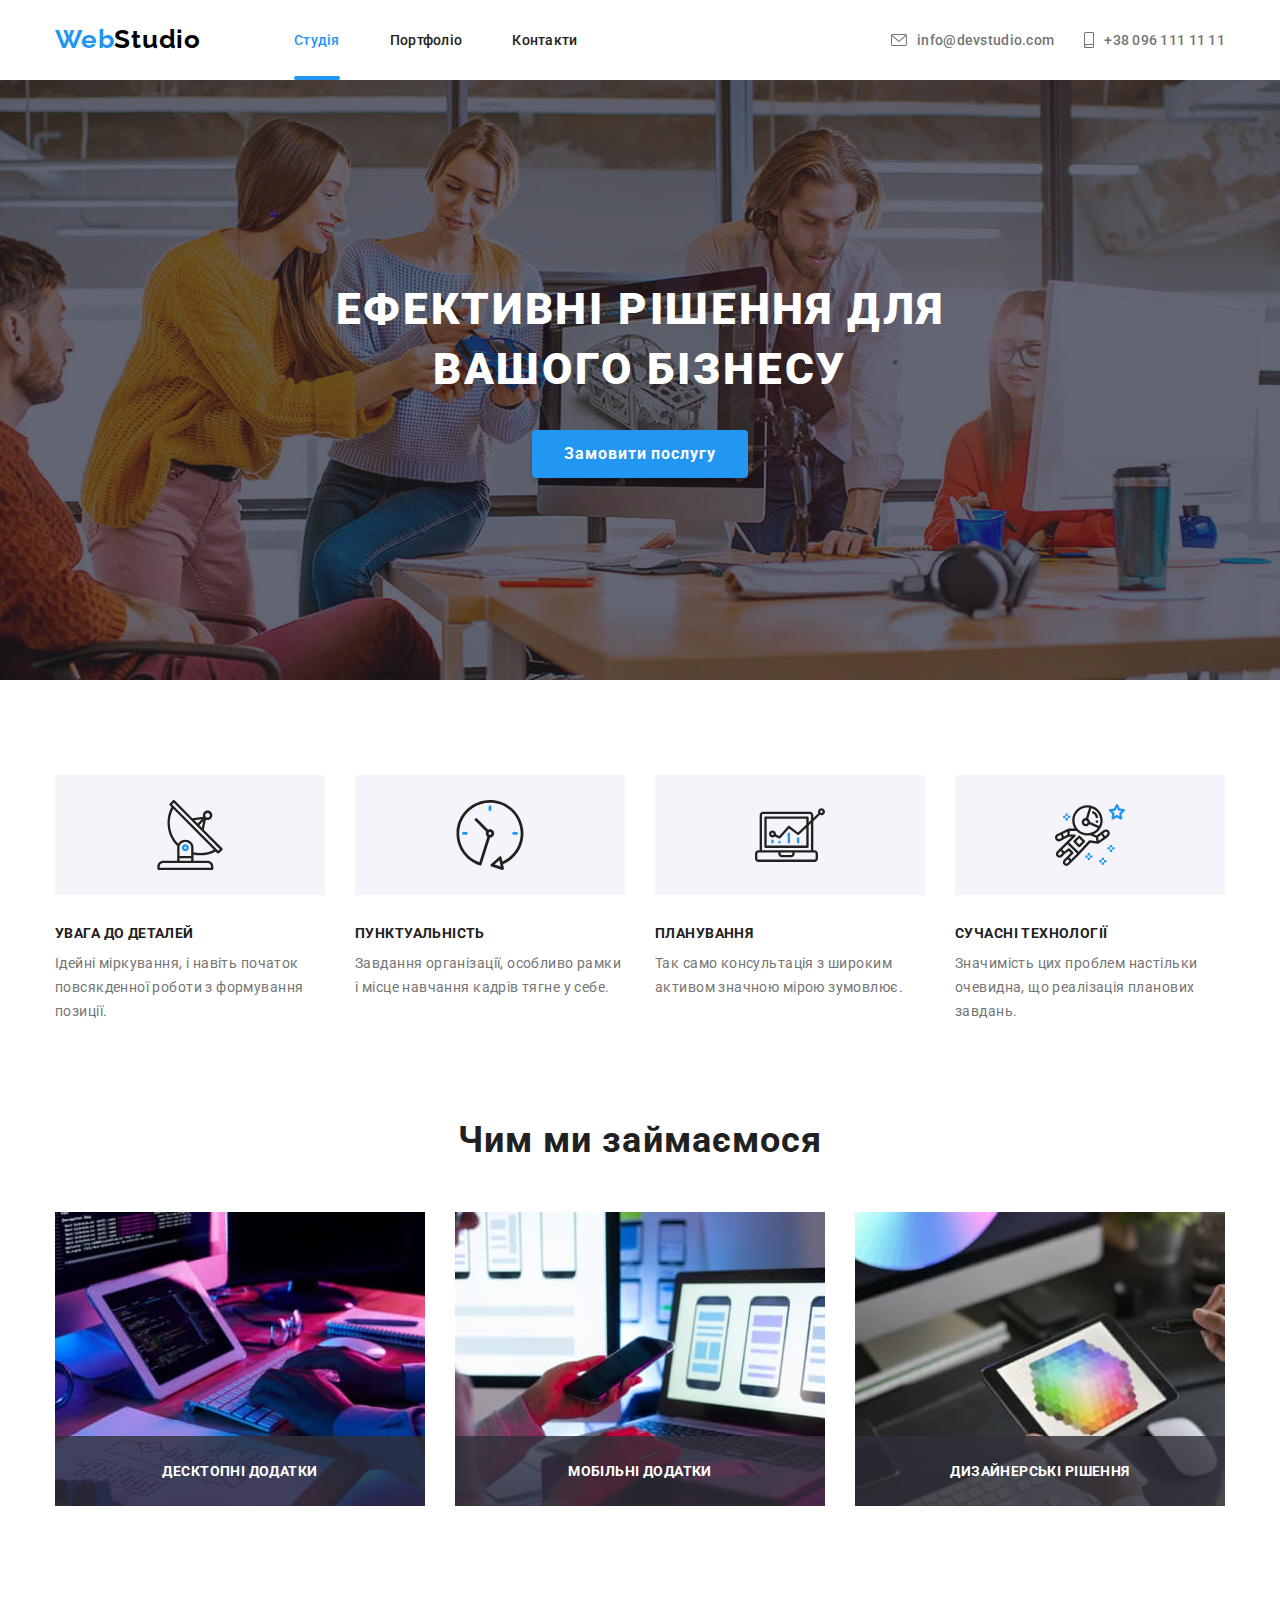
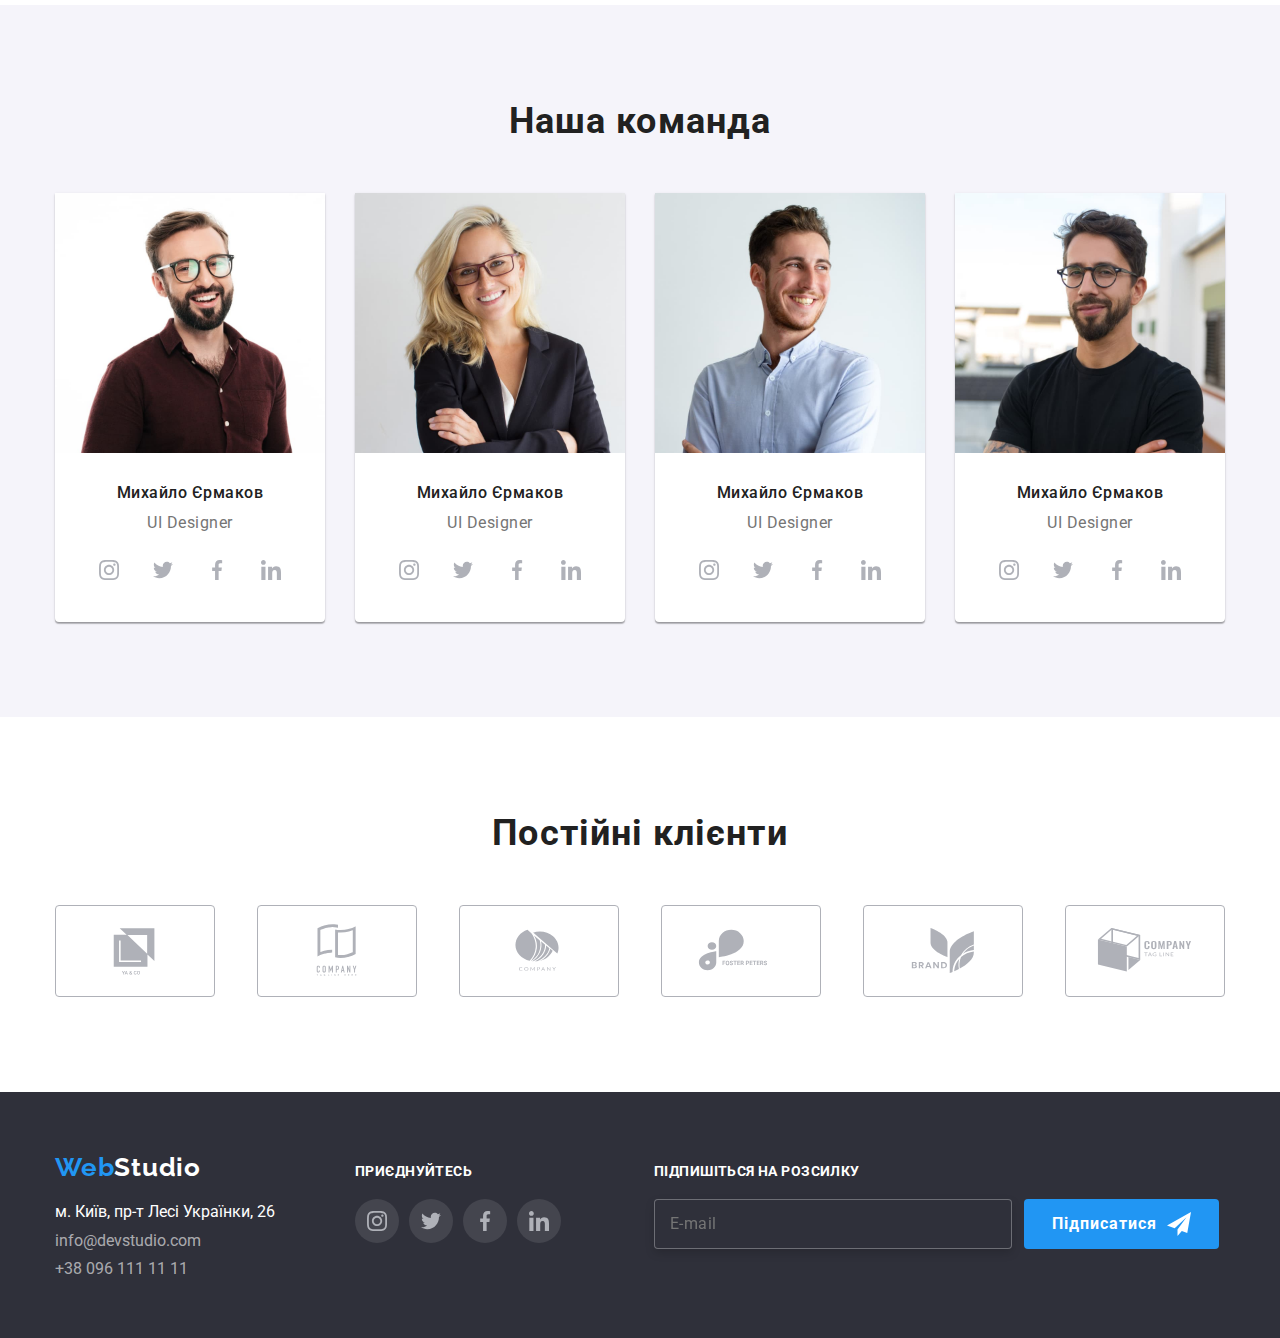
==== commit 7b04ca3c: "transform to SASS" ====
--- a/index.html
+++ b/index.html
@@ -6,12 +6,7 @@
     <meta http-equiv="X-UA-Compatible" content="IE=edge">
     <meta name="viewport" content="width=device-width, initial-scale=1.0">
     <title>WebStudio</title>
-    <link
-        href="https://fonts.googleapis.com/css2?family=Raleway:wght@700&family=Roboto:wght@400;500;700;900&display=swap"
-        rel="stylesheet">
-    <link rel="stylesheet"
-        href="https://cdnjs.cloudflare.com/ajax/libs/modern-normalize/1.1.0/modern-normalize.min.css">
-    <link rel="stylesheet" href="./css/styles.css">
+    <link rel="stylesheet" href="./css/main.min.css">
 </head>
 
 <body>
@@ -34,15 +29,17 @@
             <ul class="contacts-list ">
                 <li class="contacts-list__item">
                     <a class="contacts-list__link" href="mailto:info@devstudio.com">
-                        <svg class="contacts-list-icon" width="16" height="12">
+                        <svg class="contacts-list__icon" width="16" height="12">
                             <use href="./images/symbol-defs.svg#icon-mail"></use>
-                        </svg> info@devstudio.com</a>
+                        </svg> info@devstudio.com
+                    </a>
                 </li>
                 <li class="contacts-list__item">
                     <a class="contacts-list__link" href="tel:+380961111111">
-                        <svg class="contacts-list-icon" width="10" height="16">
+                        <svg class="contacts-list__icon" width="10" height="16">
                             <use href="./images/symbol-defs.svg#icon-smartphone"></use>
-                        </svg>+38 096 111 11 11</a>
+                        </svg>+38 096 111 11 11
+                    </a>
                 </li>
             </ul>
         </div>
@@ -64,8 +61,8 @@
         </section>
 
 
-        <!-- Our adventages -->
-        <section class="advantages-section section">
+        <!-- Our advantages -->
+        <section class="advantages section">
             <div class="container">
                 <h2 class="section__title advantages__title hide-title">Наші переваги:</h2>
                 <ul class="advantages-list">
@@ -117,7 +114,7 @@
         </section>
 
         <!-- So what we do? -->
-        <section class="solution-section section">
+        <section class="solution section">
             <div class="container">
                 <h2 class="solution__title section__title">Чим ми займаємося</h2>
                 <ul class="solution-list">
@@ -153,7 +150,7 @@
         </section>
 
         <!-- Our team  -->
-        <section class="team-section section">
+        <section class="team section">
             <div class="container">
                 <h2 class="section__title">Наша команда</h2>
                 <ul class="team-list">
@@ -313,7 +310,7 @@
         </section>
 
         <!-- Our clients -->
-        <section class="clients-section section">
+        <section class="clients section">
             <div class="container">
                 <h2 class="section__title">Постійні клієнти</h2>
                 <ul class="clients-list">
@@ -360,19 +357,18 @@
 
     <!-- Footer -->
     <footer class="footer">
-        <div class="footer-container container">
-            <div class="footer-adress">
+        <div class="footer__container container">
+            <div class="footer-contacts__wrap">
                 <a class="footer-logo logo" href="./index.html">
                     <span class="logo__decor"> Web</span>Studio
                 </a>
                 <address>
                     <ul class="footer-contacts">
                         <li class="footer-contacts__item">
-                            <a class="footer-contacts__link footer-adress__link"
+                            <a class="footer-contacts__link footer-contacts__link-adress"
                                 href="https://www.google.com/maps/place/%D0%B1%D1%83%D0%BB%D1%8C%D0%B2%D0%B0%D1%80+%D0%9B%D0%B5%D1%81%
                 D1%96+%D0%A3%D0%BA%D1%80%D0%B0%D1%97%D0%BD%D0%BA%D0%B8,+26,+%D0%9A%D0%B8%D1%97%D0%B2,+02000/@50.4265807,30.
-                5383858,17z/data=!3m1!4b1!4m5!3m4!1s0x40d4cf0e033ecbe9:0x57a4dffefec77da0!8m2!3d50.4265807!4d30.5383858" target="_blank"
-                                rel="noopener noreferrer">
+                5383858,17z/data=!3m1!4b1!4m5!3m4!1s0x40d4cf0e033ecbe9:0x57a4dffefec77da0!8m2!3d50.4265807!4d30.5383858" target="_blank" rel="noopener noreferrer">
                                 м. Київ, пр-т Лесі Українки, 26</a>
                         </li>
 
--- a/css/main.min.css
+++ b/css/main.min.css
@@ -0,0 +1 @@
+@import"https://fonts.googleapis.com/css2?family=Raleway:wght@700&family=Roboto:wght@400;500;700;900&display=swap";/*! modern-normalize v1.1.0 | MIT License | https://github.com/sindresorhus/modern-normalize */*,::after,::before{box-sizing:border-box}html{-moz-tab-size:4;-o-tab-size:4;tab-size:4}html{line-height:1.15;-webkit-text-size-adjust:100%}body{margin:0}body{font-family:system-ui,-apple-system,"Segoe UI",Roboto,Helvetica,Arial,sans-serif,"Apple Color Emoji","Segoe UI Emoji"}hr{height:0;color:inherit}abbr[title]{-webkit-text-decoration:underline dotted;text-decoration:underline dotted}b,strong{font-weight:bolder}code,kbd,pre,samp{font-family:ui-monospace,SFMono-Regular,Consolas,"Liberation Mono",Menlo,monospace;font-size:1em}small{font-size:80%}sub,sup{font-size:75%;line-height:0;position:relative;vertical-align:baseline}sub{bottom:-0.25em}sup{top:-0.5em}table{text-indent:0;border-color:inherit}button,input,optgroup,select,textarea{font-family:inherit;font-size:100%;line-height:1.15;margin:0}button,select{text-transform:none}[type=button],[type=reset],[type=submit],button{-webkit-appearance:button}::-moz-focus-inner{border-style:none;padding:0}:-moz-focusring{outline:1px dotted ButtonText}:-moz-ui-invalid{box-shadow:none}legend{padding:0}progress{vertical-align:baseline}::-webkit-inner-spin-button,::-webkit-outer-spin-button{height:auto}[type=search]{-webkit-appearance:textfield;outline-offset:-2px}::-webkit-search-decoration{-webkit-appearance:none}::-webkit-file-upload-button{-webkit-appearance:button;font:inherit}summary{display:list-item}ul{list-style:none;padding:0;margin:0}button{cursor:pointer}a{text-decoration:none;color:inherit;margin:0}h1,h2,h3,h4,h5,h6{margin:0}p{margin:0}body{font-family:Roboto,sans-serif;font-style:normal;color:var(--primary-text-color)}button{font-family:inherit;padding:0;margin:0;color:#fff;background-color:var(--accent-color);border:none;border-radius:4px}img{display:block;max-width:100%;height:auto}.container{max-width:1200px;padding:0 15px;margin:0 auto}address{font-style:normal}.section{padding-top:95px;padding-bottom:95px}.section__title{color:var(--title-text-color);font-weight:700;font-size:36px;line-height:1.2;text-align:center;letter-spacing:.03em;margin-bottom:50px}:root{--primary-text-color: #757575;--title-text-color: #212121;--accent-color: #2196F3;--primary-background-color: #ffffff;--secondary-background-color: #F5F4FA;--background-hero-color: #2F303A;--cubic: cubic-bezier(0.4, 0, 0.2, 1)}.footer-contacts__link:hover,.contacts-list__link:hover,.menu-list__link:hover,.footer-contacts__link:focus,.contacts-list__link:focus,.menu-list__link:focus{color:var(--accent-color)}.social-list__link:hover,.social-list__link:focus{background-color:var(--accent-color);fill:var(--primary-background-color)}.portfolio-header{border-bottom:1px solid #ececec}.header-container{height:80px;display:flex}.navigation{display:flex;align-items:center;justify-content:center}.logo{text-decoration:none;display:flex;align-items:center;font-family:"Raleway";font-weight:700;font-size:26px;line-height:1.2;letter-spacing:.03em}.header-logo{color:#000}.logo__decor{color:var(--accent-color)}.menu-list{display:flex;align-items:center;justify-content:center;margin-left:93px;gap:50px}.menu-list__item{flex-basis:calc((100% - 100px)/2)}.menu-list__link{font-family:"Roboto";font-weight:500;font-size:14px;line-height:1.2;letter-spacing:.02em;color:var(--title-text-color);display:inline-block;position:relative;padding-top:32px;padding-bottom:32px}.menu-list__link:after{position:absolute;left:0;bottom:0;content:"";width:100%;height:4px;padding-top:1px;border-radius:2px;background-color:var(--accent-color);transform:scaleX(0);transition:transform 250ms var(--cubic) 0ms}.menu-list__link:hover::after,.menu-list__link:focus::after{transform:scaleX(1)}.active__page{color:var(--accent-color)}.active__page::after{transform:scaleX(1)}.contacts-list{display:flex;align-items:center;justify-content:center;margin-left:auto}.contacts-list__item{display:flex;align-items:center;margin-left:auto}.contacts-list__link{display:flex;align-items:center;font-weight:500;font-size:14px;line-height:16px;letter-spacing:.02em;margin-left:30px;transition:color 250ms var(--cubic)}.contacts-list__icon{margin-right:10px;align-items:center;fill:currentColor}.hero{max-width:1600px;height:600px;margin-left:auto;margin-right:auto;background-image:linear-gradient(rgba(47, 48, 58, 0.4), rgba(47, 48, 58, 0.4)),url(../images/hero-background.jpg);background-repeat:no-repeat;background-position:center}.hero-title{font-weight:900;font-size:44px;line-height:1.36;text-align:center;letter-spacing:.06em;text-transform:uppercase;color:#fff;margin-bottom:30px}.hero__wrapp{display:flex;flex-direction:column;align-items:center;justify-content:center;max-width:700px;margin-left:auto;margin-right:auto;padding-top:200px;padding-bottom:200px}.hero__button{padding:10px 32px;box-shadow:0px 4px 4px rgba(0,0,0,.15);font-family:Roboto,sans-serif;font-weight:700;font-size:16px;line-height:1.8;letter-spacing:.06em;transition:color 250ms var(--cubic)}.hero__button:hover,.hero__button:focus{cursor:pointer;color:#000;background-color:#188ce8}.advantages{padding-bottom:0}.hide-title{position:absolute;white-space:nowrap;width:1px;height:1px;overflow:hidden;border:0;padding:0;clip:rect(0 0 0 0);-webkit-clip-path:inset(50%);clip-path:inset(50%);margin:-1px}.advantages-list{display:flex}.advantages-list__item{width:270px}.advantages-list__item:nth-child(-n+3){margin-right:30px}.advantages-list__title{font-weight:700;font-size:14px;line-height:1.2;letter-spacing:.03em;text-transform:uppercase;color:var(--title-text-color);margin-bottom:10px}.advantages-list__text{font-weight:400;font-size:14px;line-height:1.71;letter-spacing:.03em}.advantages-icon__box{height:120px;background-color:var(--secondary-background-color);margin-bottom:30px;display:flex;justify-content:center;align-items:center}.solution-list{display:flex}.solution-list__box{position:relative;display:inline-block}.solution-list__item:nth-child(-n+2){margin-right:30px}.solution-list__overlay-wrap{position:absolute;display:flex;justify-content:center;align-items:center;bottom:0;left:0;width:100%;height:70px;background:rgba(47,48,58,.8)}.secondary-title{font-weight:700;font-size:14px;line-height:16px;letter-spacing:.03em;text-transform:uppercase;color:#fff}.team{background-color:var(--secondary-background-color)}.team-list__item{background-color:var(--primary-background-color);box-shadow:0px 1px 3px rgba(0,0,0,.12),0px 1px 1px rgba(0,0,0,.14),0px 2px 1px rgba(0,0,0,.2);border-radius:0px 0px 4px 4px}.team-list{display:flex;gap:30px;flex-basis:calc((100% - 90px)/4)}.team-list__info{padding:30px 32px;text-align:center}.team-list__name{font-weight:500;font-size:16px;line-height:1.2;letter-spacing:.03em;color:var(--title-text-color);margin-bottom:10px}.team-list__position{font-weight:400;font-size:16px;line-height:1.2;letter-spacing:.03em;margin-bottom:16px}.social-list{display:flex;justify-content:space-between}.social-list__link{display:flex;justify-content:center;align-items:center;width:44px;height:44px;border-radius:50%;fill:#afb1b8;transition:fill 250ms var(--cubic),background-color 250ms var(--cubic)}.clients-list{display:flex;justify-content:space-between}.clients-list__link{display:flex;justify-content:center;align-items:center;width:160px;height:92px;border:1px solid #afb1b8;border-radius:4px;fill:#afb1b8;transition:fill 250ms var(--cubic)}.clients-list__link:hover,.clients-list__link:focus{border:1px solid var(--accent-color);fill:var(--accent-color)}.backdrop{position:fixed;left:0;bottom:0;top:0;right:0;opacity:1;transition:opacity 250ms var(--cubic);background-color:rgba(0,0,0,.2)}.is-hidden{visibility:hidden;opacity:0;pointer-events:none}.modal{position:absolute;width:528px;height:581px;top:50%;padding:40px;left:50%;transform:translate(-50%, -50%) scale(1);background-color:#fff;box-shadow:0px 1px 3px rgba(0,0,0,.12),0px 1px 1px rgba(0,0,0,.14),0px 2px 1px rgba(0,0,0,.2);border-radius:4px;transition:transform 250ms var(--cubic)}.modal-close{cursor:pointer;position:absolute;width:30px;height:30px;display:flex;align-items:center;justify-content:center;right:8px;top:8px;padding:0;border:1px solid rgba(0,0,0,.1);border-radius:50%;background-color:rgba(0,0,0,0);transition:fill 250ms var(--cubic)}.modal-close:hover,.modal-close:focus{fill:var(--accent-color)}.backdrop.is-hidden .modal{transform:translate(-50%, -50%) scale(0)}.form-title{font-weight:700;font-size:20px;line-height:1.15;text-align:center;letter-spacing:.03em;margin-bottom:12px;color:var(--title-text-color)}.label{display:block}.label-text{font-size:12px;line-height:1.6;letter-spacing:.01em;color:var(--primary-text-color)}.field{position:relative;margin-bottom:10px}.input{width:100%;border:1px solid rgba(33,33,33,.2);border-radius:4px;outline:rgba(0,0,0,0);transition:border 250ms var(--cubic)}.input:focus{border-color:var(--accent-color)}.field-input{padding:10px 15px 10px 32px}.field-icon{position:absolute;left:14px;top:50%;transform:translateY(-50%);transition:fill 250ms var(--cubic)}.field-input:focus+.field-icon{fill:var(--accent-color)}.input-comment{padding:12px 16px;height:120px;resize:none;margin-bottom:20px;font-size:12px;line-height:1.16;letter-spacing:.01em;color:rgba(117,117,117,.5)}.privacy{display:flex;justify-content:center;align-items:center;margin-bottom:30px}.privacy-wrapp{display:flex;justify-content:center;align-items:center;width:15px;height:14px;border:1px solid;border-radius:2px;border-color:var(--title-text-color);transition:border-color 250ms var(--cubic)}.privacy-icon{opacity:0;transition:opacity 250ms var(--cubic)}.privacy-input{position:absolute}.privacy-input:checked+.privacy-wrapp{border-color:rgba(0,0,0,0)}.privacy-input:checked+.privacy-wrapp .privacy-icon{opacity:1}.privacy-link{font-size:14px;line-height:1.71;letter-spacing:.03em;text-decoration:underline;color:var(--accent-color)}.privacy-text{font-size:14px;line-height:1.71;letter-spacing:.03em;color:var(--primary-text-color);margin-left:8px}.form-button{display:flex;align-items:center;text-align:center;padding:10px 52px;margin-left:auto;margin-right:auto;font-weight:700;font-size:16px;line-height:1.88;letter-spacing:.06em}.footer{background-color:var(--background-hero-color)}.footer__container{padding-top:60px;padding-bottom:60px}.footer-logo{color:#fff;margin-bottom:20px}.footer__container{display:flex;align-items:baseline;gap:0}.footer-contacts__wrap{width:230px}.footer-contacts__item:nth-child(-n+2){margin-bottom:10px}.footer-contacts__link{color:rgba(255,255,255,.6);transition:color 250ms var(--cubic)}.footer-contacts__link-adress{color:#fff;transition:color 250ms var(--cubic)}.footer-social{width:206px;height:80px;margin-right:93px;margin-left:70px}.social-title{margin-bottom:20px}.footer-social-list__link{background-color:rgba(255,255,255,.1);transition:background-color 250ms var(--cubic)}.subscribe-title{margin-bottom:20px}.subscribe-form{display:flex}.subscribe-input{width:358px;height:50px;letter-spacing:.03em;color:var(--primary-background-color);background-color:var(--background-hero-color);filter:drop-shadow(0px 4px 4px rgba(0, 0, 0, 0.15));border:1px solid rgba(255,255,255,.3);border-radius:4px;padding:15px;outline:rgba(0,0,0,0);font-size:16px;line-height:1.25;letter-spacing:.03em;color:rgba(255,255,255,.6)}.subscribe-button{display:flex;align-items:center;text-align:center;font-weight:700;font-size:16px;line-height:1.88;letter-spacing:.06em;color:#fff;margin-left:12px;padding:10px 28px}.subscribe-icon{margin-left:10px}.button-list{display:flex;justify-content:center;margin-bottom:50px}.button-list__item:not(:last-child){margin-right:10px}.button-list__button{font-family:Roboto;background-color:var(--secondary-background-color);color:var(--title-text-color);font-weight:500;font-size:16px;line-height:1.62;letter-spacing:.03em;border:none;border-radius:4px;padding:6px 22px;transition:color 250ms var(--cubic),background-color 250ms var(--cubic),box-shadow 250ms var(--cubic)}.button-list__button:focus,.button-list__button:hover,.button-list__button:active{color:var(--primary-background-color);background-color:var(--accent-color);box-shadow:0px 4px 4px rgba(0,0,0,.25)}.examples-container{padding-top:95px;padding-bottom:95px}.examples-list{display:flex;justify-content:center;flex-wrap:wrap;gap:30px}.example-list__link{position:relative}.example-list__link:focus .overlay-wrapp,.example-list__link:hover .overlay-wrapp{transform:translateY(0)}.example-list__item{position:relative;box-sizing:border-box;background-color:#fff;flex-basis:calc((100% - 60px)/3)}.example-list__item:hover,.example-list__item:focus{box-shadow:0px 1px 1px rgba(0,0,0,.12),0px 4px 4px rgba(0,0,0,.06),1px 4px 6px rgba(0,0,0,.16)}.img-overlay{position:relative;overflow:hidden}.overlay-wrapp{font-size:18px;line-height:1.56;letter-spacing:.03em;color:#fff;position:absolute;display:flex;justify-content:center;align-items:center;background:rgba(33,150,243,.9);padding:63px 24px;bottom:0;width:100%;height:100%;transform:translateY(100%);transition:250ms transform var(--cubic)}.example-info{padding:20px 25px;border:1px solid #eee}.example-info__name{font-weight:700;font-size:18px;line-height:2;letter-spacing:.06em;margin-bottom:4px;color:var(--title-text-color)}.example-info__type{font-weight:400;font-size:16px;line-height:1.8;letter-spacing:.03em;color:var(--primary-text-color)}/*# sourceMappingURL=main.min.css.map */